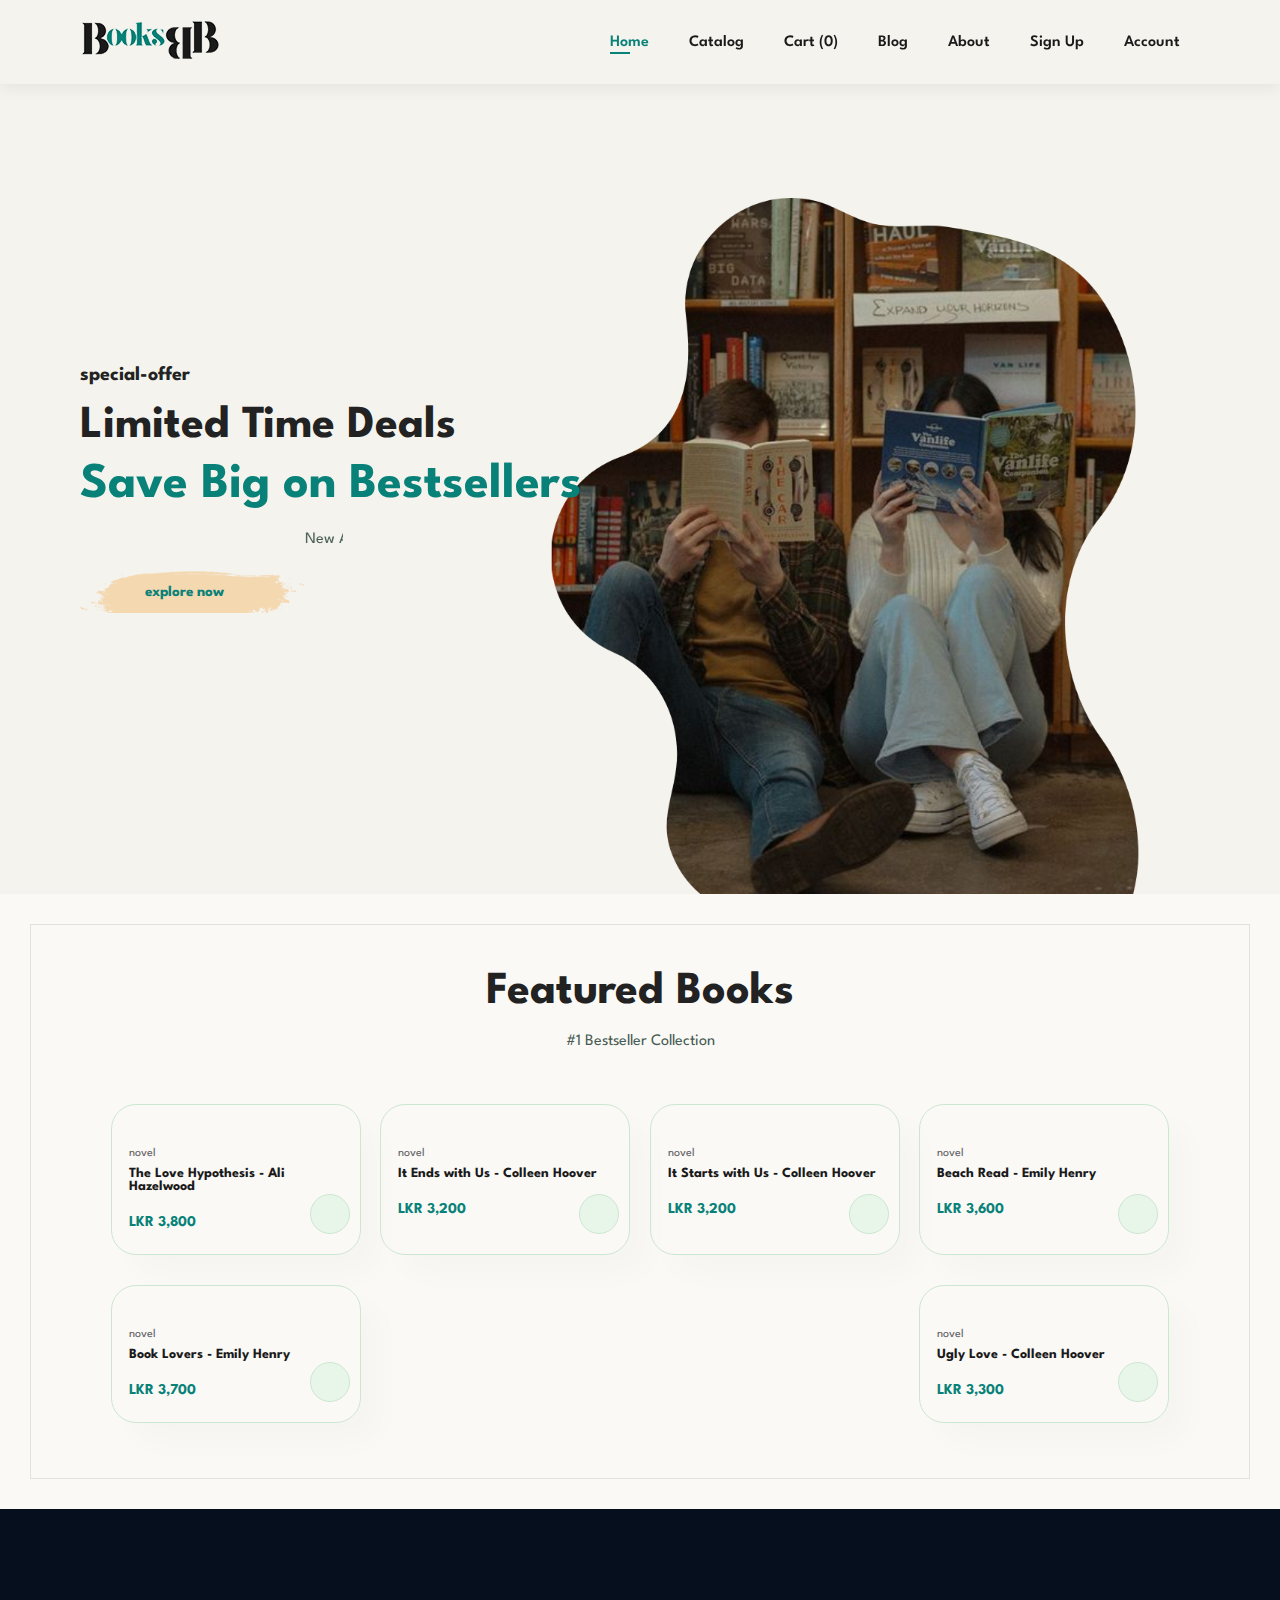
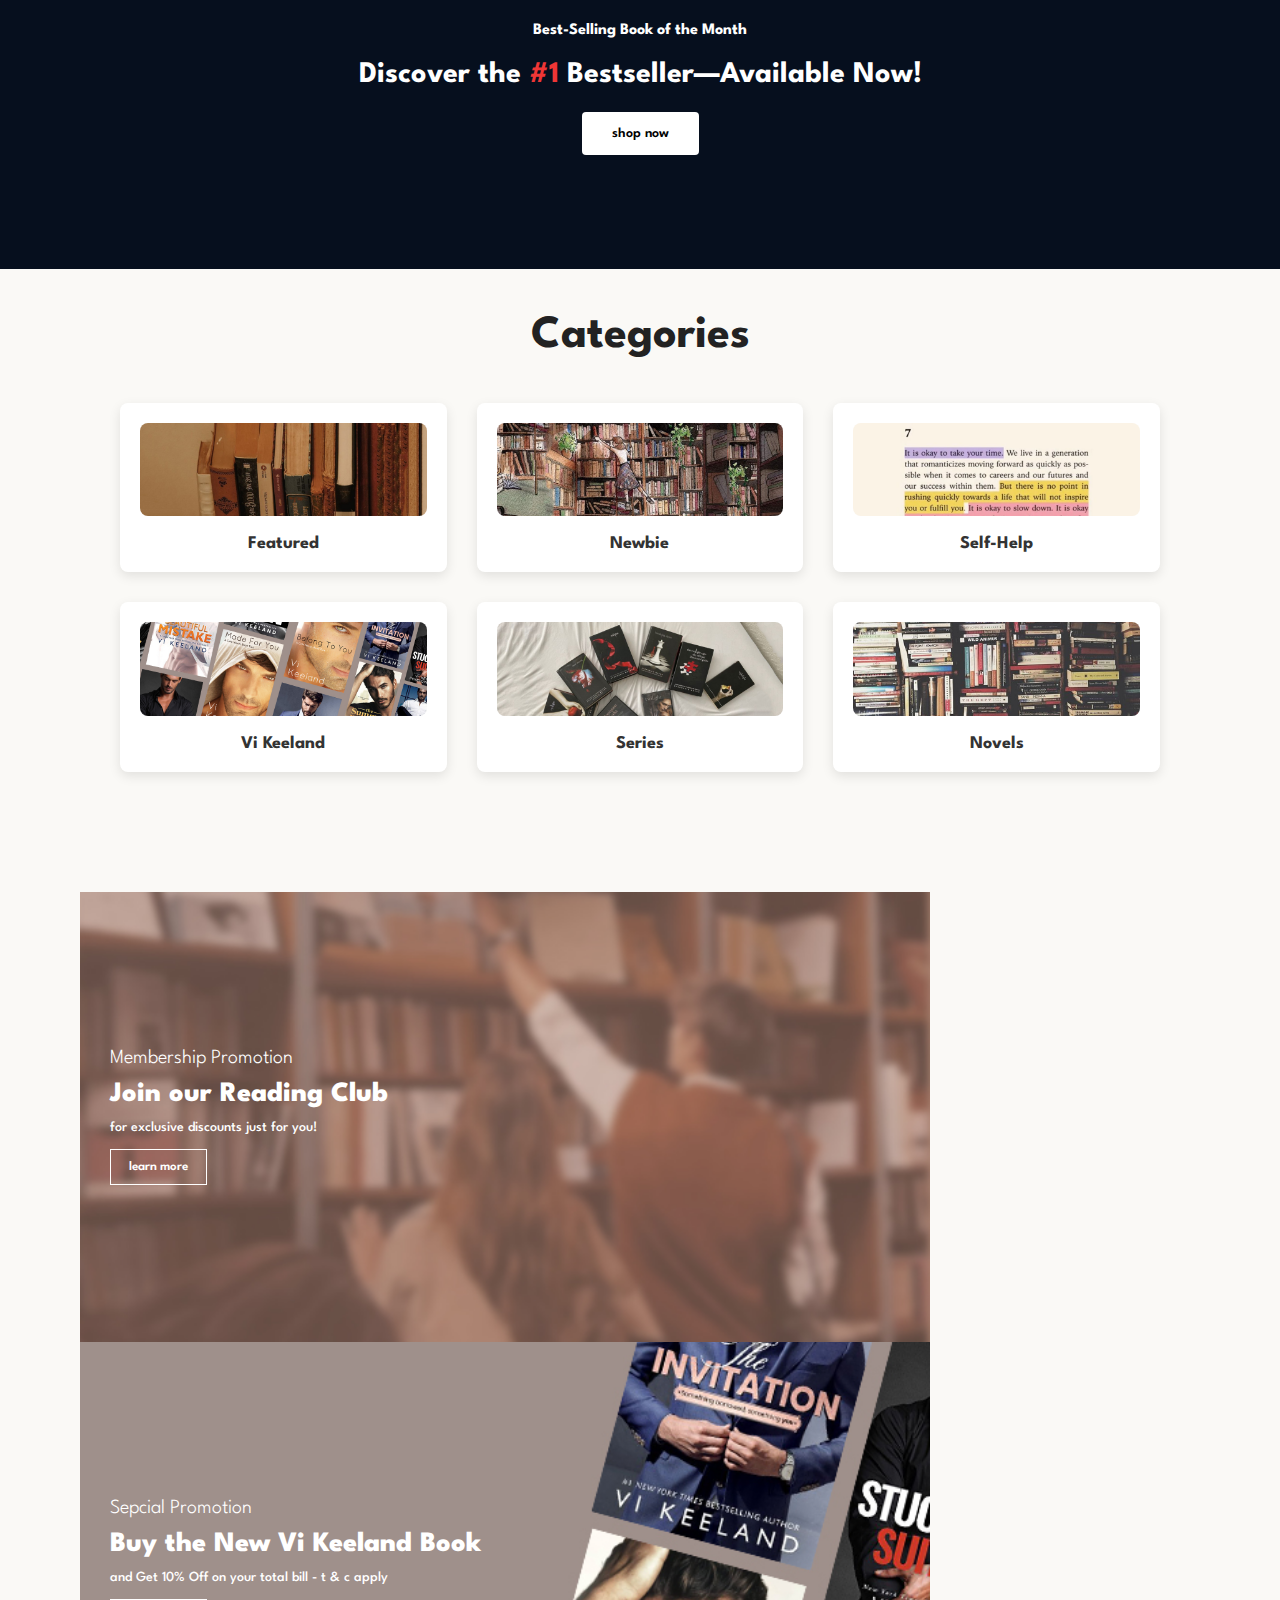
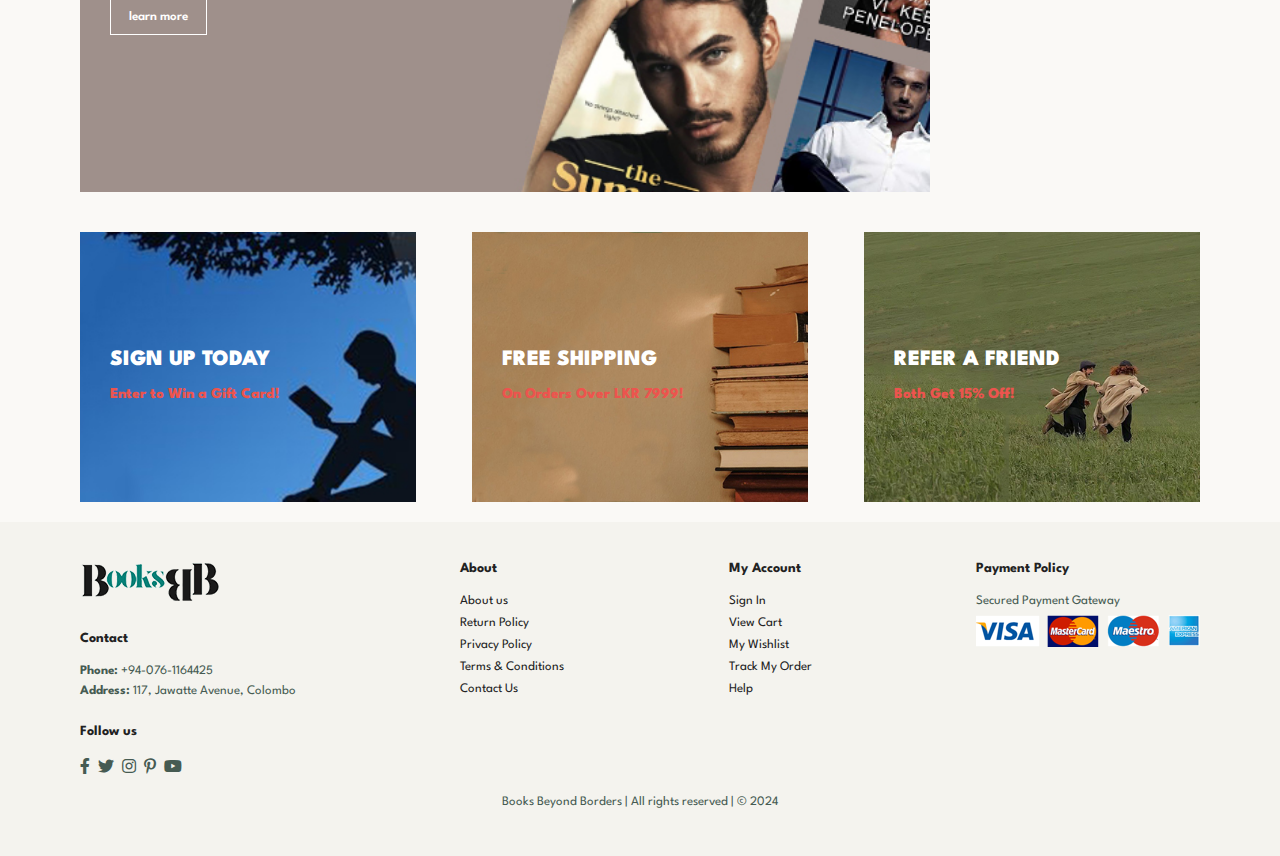
==== index.html @ 4bd12dba "Add files via upload" ====
<!DOCTYPE html>
<html lang="en">
<head>
    <meta charset="UTF-8">
    <meta http-equiv="X-UA-Compatible" content="IE=edge">
    <meta name="viewport" content="width=device-width, initial-scale=1.0">
    <title>BBB - Home</title>
    <link rel="icon" type="image/x-icon" href="images/slogo.ico">

    <!-- font-awesome cdn link -->
    <link rel="stylesheet" href="https://pro.fontawesome.com/releases/v5.10.0/css/all.css"/>

    <!-- custom css file link -->
    <link rel="stylesheet" href="style.css">

</head>
<body>
    
    <section id="header">
        <a href="index.html"><img src="images/logo.png" class="logo" alt=""></a>
        <div>
            <ul id="navbar">
                <li><a class="active" href="index.html">Home</a></li>
                <li><a href="shop.html">Catalog</a></li>
                <li><a href="cart.html">Cart <span id="cart-count">(0)</span></a></li>
                <li><a href="blog.html">Blog</a></li>
                <li><a href="about.html">About</a></li>
                <li><a href="signup.html">Sign Up</a></li>
                <li><a href="account.html">Account</a></li>
                <a href="#" id="close"><i class="far fa-times"></i></a>
            </ul>
        </div>
        <div id="mobile">
            <a href="cart.html"><i class="far fa-shopping-bag"></i></a>
            <i id="bar" class="fas fa-outdent"></i>
        </div>
    </section>

    <section id="hero">
        <h4>special-offer</h4>
        <h2>Limited Time Deals</h2>
        <h1>Save Big on Bestsellers</h1>
        <p><marquee>New Arrivals: Pre-order Now and Save!</marquee></p>
        <a href="shop.html"><button>explore now</button></a>
    </section>

    
    
    <div id= "product2">
    <section id="product1" class="section-p1">
    <h2>Featured Books</h2>
    <p>#1 Bestseller Collection</p>
    <div class="pro-container">
        <div class="pro" onclick="window.location.href='product.html?id=f1';">
            <img src="images/products/featured/f1.jpg" alt="">
            <div class="des">
                <span>novel</span>
                <h5>The Love Hypothesis - Ali Hazelwood</h5>
                <br>
                <h4>LKR 3,800</h4>
            </div>
            <a href="#"><i class="fas fa-shopping-cart cart"></i></a>
        </div>
        <div class="pro" onclick="window.location.href='product.html?id=f3';">
            <img src="images/products/featured/f4.jpg" alt="">
            <div class="des">
                <span>novel</span>
                <h5>It Ends with Us - Colleen Hoover</h5>
                <br>
                <h4>LKR 3,200</h4>
            </div>
            <a href="#"><i class="fas fa-shopping-cart cart"></i></a>
        </div>
        <div class="pro" onclick="window.location.href='product.html?id=f4';">
            <img src="images/products/featured/f3.jpg" alt="">
            <div class="des">
                <span>novel</span>
                <h5>It Starts with Us - Colleen Hoover</h5>
                <br>
                <h4>LKR 3,200</h4>
            </div>
            <a href="#"><i class="fas fa-shopping-cart cart"></i></a>
        </div>
        <div class="pro" onclick="window.location.href='product.html?id=f5';">
            <img src="images/products/featured/f5.jpg" alt="">
            <div class="des">
                <span>novel</span>
                <h5>Beach Read - Emily Henry</h5>
                <br>
                <h4>LKR 3,600</h4>
            </div>
            <a href="#"><i class="fas fa-shopping-cart cart"></i></a>
        </div>
        <div class="pro" onclick="window.location.href='product.html?id=f6';">
            <img src="images/products/featured/f6.jpg" alt="">
            <div class="des">
                <span>novel</span>
                <h5>Book Lovers - Emily Henry</h5>
                <br>
                <h4>LKR 3,700</h4>
            </div>
            <a href="#"><i class="fas fa-shopping-cart cart"></i></a>
        </div>
        <div class="pro" onclick="window.location.href='product.html?id=f7';">
            <img src="images/products/featured/f7.jpg" alt="">
            <div class="des">
                <span>novel</span>
                <h5>Ugly Love - Colleen Hoover</h5>
                <br>
                <h4>LKR 3,300</h4>
            </div>
            <a href="#"><i class="fas fa-shopping-cart cart"></i></a>
        </div>
    </div>
    </section>
    </div>

    <section id="banner" class="section-p1">
        <h4>Best-Selling Book of the Month</h4>
        <h2>Discover the <span>#1</span> Bestseller—Available Now!</h2>
        <a href="shop.html"><button class="normal">shop now</button></a>
    </section>

    <section id="product1" class="section-p1">
        <h2>Categories</h2>
    <section id="categories">
        <a href="shop.html#featured"><div class="cat-box">
            <img src="images/categories/b1.jpg" alt="">
            <h6>Featured</h6>
        </div></a>
        <a href="shop.html#newbie"><div class="cat-box">
            <img src="images/categories/b2.jpg" alt="">
            <h6>Newbie</h6>
        </div></a>
        <a href="shop1.html#selfhelp"><div class="cat-box">
            <img src="images/categories/b3.jpg" alt="">
            <h6>Self-Help</h6>
        </div></a>
        <a href="shop.html#vi-keeland"><div class="cat-box">
            <img src="images/categories/b4.jpg" alt="">
            <h6>Vi Keeland</h6>
        </div>
        <a href="shop1.html#series"><div class="cat-box">
            <img src="images/categories/b5.jpg" alt="">
            <h6>Series</h6>
        </div></a>
        <a href="shop2.html#novels"><div class="cat-box">
            <img src="images/categories/b6.jpg" alt="">
            <h6>Novels</h6>
        </div></a>
    </section>
    </section>

    <section id="sm-banner" class="section-p1">
        <div class="banner-box">
            <h4>Membership Promotion</h4>
            <h2>Join our Reading Club</h2>
            <span>for exclusive discounts just for you!</span>
            <a href="signUp.html"><button class="white">learn more</button></a>
        </div>
        <div class="banner-box">
            <h4>Sepcial Promotion</h4>
            <h2>Buy the New Vi Keeland Book</h2>
            <span>and Get 10% Off on your total bill - t & c apply</span>
            <a href="shop.html#vi-keeland"><button class="white">learn more</button></a>
        </div>
    </section>

    <section id="banner3">
        <div class="banner-box" onclick="window.location.href='signup.html';">
            <h2>SIGN UP TODAY</h2>
            <h3>Enter to Win a Gift Card!</h3>
        </div>
        <div class="banner-box" onclick="window.location.href='signup.html';">
            <h2>FREE SHIPPING</h2>
            <h3>On Orders Over LKR 7999!</h3>
        </div>
        <div class="banner-box" onclick="window.location.href='signup.html';">
            <h2>REFER A FRIEND</h2>
            <h3>Both Get 15% Off!</h3>
        </div>
    </section>
    
    

    <footer class="section-p1">
        <div class="col">
            <img class="logo" src="images/logo.png" alt="">
            <h4>Contact</h4>
            <p><strong>Phone:</strong> +94-076-1164425</p>
            <p><strong>Address:</strong> 117, Jawatte Avenue, Colombo</p>
            <div class="follow">
                <h4>Follow us</h4>
                <div class="icon">
                    <i class="fab fa-facebook-f"></i>
                    <i class="fab fa-twitter"></i>
                    <i class="fab fa-instagram"></i>
                    <i class="fab fa-pinterest-p"></i>
                    <i class="fab fa-youtube"></i>
                </div>
            </div>
        </div>
        <div class="col">
            <h4>About</h4>
            <a href="#">About us</a>
            <a href="#">Return Policy</a>
            <a href="#">Privacy Policy</a>
            <a href="#">Terms & Conditions</a>
            <a href="contact.html">Contact Us</a>
        </div>
        <div class="col">
            <h4>My Account</h4>
            <a href="signUp.html">Sign In</a>
            <a href="cart.html">View Cart</a>
            <a href="#">My Wishlist</a>
            <a href="#">Track My Order</a>
            <a href="#">Help</a>
        </div>
        <div class="col install">
            <h4>Payment Policy</h4>
            <p>Secured Payment Gateway</p>
            <img src="images/pay/pay.png" alt="">
        </div>
        <div class="copyright">
            <p>Books Beyond Borders | All rights reserved | &#169; 2024</p>
        </div>
    </footer>

    <!-- javascript script file link -->
    <script src="script.js"></script>
    <script src="products.js"></script>
    <script>
window.onload = function() {
    initializeCartCount(); }
    </script>
</body>
</html>
---- style.css ----
@import url('https://fonts.googleapis.com/css2?family=Spartan:wght@100;200;300;400;500;600;700;800;900&display=swap');

* {
    margin: 0;
    padding: 0;
    box-sizing: border-box;
    font-family: 'Spartan',sans-serif;
}

html {
    scroll-behavior: smooth;
    overflow-x: hidden;
}

h1 {
    font-size: 50px;
    line-height: 64px;
    color: #222;
}

h2 {
    font-size: 46px;
    line-height: 54px;
    color: #222;
}

h4 {
    font-size: 20px;
    color: #222;
}

h6 {
    font-weight: 700;
    font-size: 12x;
}

p {
    font-size: 16px;
    color: #465b52;
    margin: 15px 0 20px 0;
}

.section-p1 {
    padding: 40px 80px;
}

.section-m1 {
    margin: 40px 0;
}

button.normal {
    font-size: 14px;
    font-weight: 600;
    padding: 15px 30px;
    color: #000;
    background-color: #fff;
    border-radius: 4px;
    cursor: pointer;
    border: none;
    outline: none;
    transition: 0.2s ease;
}

button.white {
    font-size: 13px;
    font-weight: 600;
    padding: 11px 18px;
    color: #fff;
    background-color: transparent;
    cursor: pointer;
    border: 1px solid #fff;
    outline: none;
    transition: 0.2s ease;
}

body {
    width: 100%;
    background-color: #faf9f6;
}

#scrollToTopBtn {
    position: fixed;
    bottom: 20px;
    right: 20px;
    display: none; /* Hidden by default */
    background-color: #088178;
    color: white;
    border: none;
    padding: 20px;
    border-radius: 15px;
    cursor: pointer;
    font-size: 18px;
    z-index: 1000;
    transition: opacity 0.3s ease;
  }
  
  #scrollToTopBtn.show {
    display: block; /* Show button */
    opacity: 1;
  }
  
  #scrollToTopBtn.hide {
    opacity: 0; /* Fade out when hiding */
    transition: opacity 0.3s ease;
  }
  

/* Header Start */

#header {
    display: flex;
    align-items: center;
    justify-content: space-between;
    padding: 20px 80px;
    background: #f4f3ee;
    box-shadow: 0 5px 15px rgba(0, 0, 0, 0.06);
    z-index: 999;
    position: sticky;
    top: 0;
}

#navbar {
    display: flex;
    align-items: center;
    justify-content: center;
}

#navbar li {
    list-style: none;
    padding: 0 20px;
    position: relative;
}

#navbar li a {
    text-decoration: none;
    font-size: 16px;
    font-weight: 600;
    color: #1a1a1a;
    transition: color 0.3s ease; /* Smooth color transition */
    position: relative;
}

#navbar li a::after {
    content: "";
    width: 0; /* Start with no underline */
    height: 2px;
    background: #088178;
    position: absolute;
    bottom: -4px;
    left: 0;
    transition: width 0.3s ease; /* Smooth underline transition */
}

#navbar li a:hover,
#navbar li a.active {
    color: #088178;
}

#navbar li a:hover::after,
#navbar li a.active::after {
    width: 50%; /* Full underline on hover */
}


#close {
    display: none;
}

#mobile {
    display: none;
    align-items: center;
}

/* Overlay styling */
.overlay {
    display: none; /* Hidden by default */
    position: fixed;
    top: 0;
    left: 0;
    width: 100%;
    height: 100%;
    background-color: rgba(0, 0, 0, 0.8); /* Dark background */
    justify-content: center;
    align-items: center;
    z-index: 1000; /* Bring it above other elements */
}

.overlay img {
    max-width: 90%; /* Keep image responsive */
    max-height: 90%; /* Prevent overflow */
}

.thumbnail {
    cursor: pointer; /* Indicate it's clickable */
}



/* Home Page */

#hero {
    background-image: url(images/hero.png);
    width: 100%;
    height: 90vh;
    background-size: cover;
    background-position: top 25% right 0;
    padding: 0 80px;
    display: flex;
    flex-direction: column;
    align-items: flex-start;
    justify-content: center;
}

#hero h4 {
    padding-bottom: 15px;
}

#hero h1 {
    color: #088178;
}

#hero button {
    background-image: url(images/button.png);
    background-color: transparent;
    color: #088178;
    border: 0;
    padding: 14px 80px 14px 65px;
    background-repeat: no-repeat;
    cursor: pointer;
    font-weight: 700;
    font-size: 15px;
}

#feature {
    display: flex;
    align-items: center;
    justify-content: space-between;
    flex-wrap: wrap;
}

#feature .fe-box {
    width: 180px;
    text-align: center;
    padding: 25px 15px;
    box-shadow: 20px 20px 34px rgba(0, 0, 0, 0.03);
    border: 1px solid #cce7d0;
    border-radius: 4px;
    margin: 15px 0;
}

#feature .fe-box:hover {
    box-shadow: 10px 10px 54px rgba(70, 62, 221, 0.1);
}

#feature .fe-box img{
    width: 100%;
    margin-bottom: 10px;
}

#feature .fe-box h6 {
    display: inline-block;
    padding: 9px 8px 6px 8px;
    line-height: 1;
    border-radius: 4px;
    color: #088178;
    background-color: #fddde4;
}

#feature .fe-box:nth-child(2) h6 {
    background-color: #cdebbc;
}

#feature .fe-box:nth-child(3) h6 {
    background-color: #d1e8f2;
}

#feature .fe-box:nth-child(4) h6 {
    background-color: #cdd4f8;
}

#feature .fe-box:nth-child(5) h6 {
    background-color: #f6dbf6;
}

#feature .fe-box:nth-child(6) h6 {
    background-color: #fff2e5;
}

#product1 {
    text-align: center;
}

#product1 h2 {
    font-size: 46px;
    line-height: 54px;
    color: #222;
}

#product1 h3 {
    padding-top: 50px;
    text-align: left;
    font-size: 35px;
    color: #222;
}

#product1 .pro-container {
    display: flex;
    justify-content: space-between;
    padding-top: 20px;
    flex-wrap: wrap;
}

.tpro-container {
    display: flex;
    justify-content: flex-start;
    padding-top: 20px;
    gap: 35px;
    flex-wrap: wrap;
}

#product1 .pro {
    width: 15%;
    min-width: 250px;
    padding: 15px 17px;
    border: 1px solid #cce7d0;
    border-radius: 25px;
    cursor: pointer;
    box-shadow: 20px 20px 30px rgba(0, 0, 0, 0.02);
    margin: 15px 0;
    transition: 0.2s ease;
    position: relative;
}

#product1 .pro:hover {
    box-shadow: 20px 20px 30px rgba(0, 0, 0, 0.06);
}

#product1 .pro img {
    width: 100%;
    border-radius: 20px;   
}

#product1 .pro .des {
    text-align: start;
    padding: 10px 0;
}

#product1 .pro .des span {
    color: #606063;
    font-size: 12px;
}

#product1 .pro .des h5 {
    padding-top: 7px;
    color: #1a1a1a;
    font-size: 14px;
}

#product1 .pro .des i {
    font-size: 12px;
    color: rgb(243, 181, 25);
}

#product1 .pro .des h4 {
    padding-top: 7px;
    font-size: 15px;
    font-weight: 700;
    color: #088178;
}

#product1 .pro .cart {
    width: 40px;
    height: 40px;
    line-height: 40px;
    border-radius: 50px;
    background-color: #e8f6ea;
    font-weight: 500;
    color: #088178;
    border: 1px solid #cce7d0;
    position: absolute;
    bottom: 20px;
    right: 10px;
}

#banner {
    display: flex;
    flex-direction: column;
    justify-content: center;
    align-items: center;
    text-align: center;
    background-image: url(images/banner/b23.jpg);
    background-size: cover;
    background-position: center;
    width: 100%;
    height: 40vh;
}

#banner h4 {
    color: #fff;
    font-size: 16px;
}

#banner h2 {
    color: #fff;
    font-size: 30px;
    padding: 10px 0;
}

#banner h2 span {
    color: #ef3636;
}

#banner button:hover {
    background-color: #088178;
    color: #fff;
}

#sm-banner {
    display: flex;
    justify-content: space-between;
    flex-wrap: wrap;
}

#sm-banner .banner-box {
    display: flex;
    flex-direction: column;
    justify-content: center;
    align-items: flex-start;
    text-align: center;
    background-image: url(images/banner/b17.jpg);
    background-size: cover;
    background-position: center;
    min-width: 850px;
    height: 50vh;
    padding: 30px;
}

#sm-banner h4{
    color: #fff;
    font-size: 20px;
    font-weight: 300;
}

#sm-banner h2 {
    color: #fff;
    font-size: 28px;
    font-weight: 800;
}

#sm-banner span  {
    color: #fff;
    font-size: 14px;
    font-weight: 500;
    padding-bottom: 15px;
}

#sm-banner .banner-box:hover button{
    background-color: #088178;
    border: 1px solid #088178;
}

#sm-banner .banner-box:nth-child(2) {
    background-image: url(images/banner/b10.jpg);
}

#banner3 .banner-box {
    display: flex;
    flex-direction: column;
    justify-content: center;
    align-items: flex-start;
    text-align: center;
    background-image: url(images/banner/b7.jpg);
    background-size: cover;
    background-position: center;
    min-width: 30%;
    height: 30vh;
    padding: 30px;
    margin-bottom: 20px;
}

#banner3 .banner-box:nth-child(2) {
    background-image: url(images/banner/b4.jpg);
}

#banner3 .banner-box:nth-child(3) {
    background-image: url(images/banner/b18.jpg);
}

#banner3 {
    display: flex;
    justify-content: space-between;
    flex-wrap: wrap;
    padding: 0 80px;   
}

#banner3 h2 {
    color: #fff;
    font-weight: 900;
    font-size: 22px;
}

#banner3 h3 {
    color: #ec544e;
    font-weight: 800;
    font-size: 15px;
}

#newsletter {
    display: flex;
    justify-content: space-between;
    align-items: center;
    flex-wrap: wrap;
    background-image: url(images/banner/b14.png);
    background-repeat: no-repeat;
    background-position: 20% 30%;
    background-color: #041e42;
}

#newsletter h4 {
    font-size: 22px;
    font-weight: 700;
    color: #fff;
}

#newsletter p {
    font-size: 14px;
    font-weight: 600;
    color: #818EA0;
}

#newsletter p span{ 
    color: #ffbd27;
}

#newsletter .form {
    display: flex;
    width: 40%;
}

#newsletter input {
    height: 3.125rem;
    padding: 0 1.25rem;
    font-size: 14px;
    width: 100%;
    border: 1px solid transparent;
    border-radius: 4px;
    outline: none;
    border-top-right-radius: 0;
    border-bottom-right-radius: 0;
}

#newsletter button {
    background-color: #088178;
    color: #fff;
    white-space: nowrap;
    border-top-left-radius: 0;
    border-bottom-left-radius: 0;
}

footer {
    display: flex;
    justify-content: space-between;
    flex-wrap: wrap;
    background-color: #f4f3ee;
}

footer .col {
    display: flex;
    flex-direction: column;
    align-items: flex-start;
    margin-bottom: 20px;
}

footer .logo {
    margin-bottom: 30px;
}

footer h4 {
    font-size: 14px;
    padding-bottom: 20px;
}

footer p {
    font-size: 13px;
    margin: 0 0 8px 0;
}

footer a {
    font-size: 13px;
    text-decoration: none;
    color: #222;
    margin: 0 0 10px 0;
}

footer .follow {
    margin-top: 20px;
}

footer .follow i{
    color: #465b52;
    padding-right: 4px;
    cursor: pointer;
}

footer .install .row img{
    border: 1px solid #088178;
    border-radius: 6px;
    margin: 10px 0 15px 0;
}

footer .follow i:hover,
footer a:hover {
    color: #088178;
}

footer .copyright {
    width: 100%;
    text-align: center;
}

#categories {
    display: grid;
    grid-template-columns: repeat(3, 1fr); /* 3 columns on larger screens */
    gap: 30px;
    padding: 40px 40px;
    text-align: center;
}

#categories a {
    text-decoration: none;
}

.cat-box {
    background: #fff;
    border-radius: 8px;
    box-shadow: 0 4px 12px rgba(0, 0, 0, 0.1);
    padding: 20px;
    transition: transform 0.3s ease, box-shadow 0.3s ease;
}

.cat-box img {
    width: 100%;
    height: auto;
    border-radius: 8px;
    margin-bottom: 15px;
}

.cat-box h6 {
    font-size: 18px;
    color: #333;
    font-weight: bold;
}

.cat-box:hover {
    transform: translateY(-10px);
    box-shadow: 0 6px 18px rgba(0, 0, 0, 0.15);
}

/* Shop Page */

#page-header {
    background-image: url(images/banner/b23.jpg);
    width: 100%;
    height: 25vh;
    background-size: contain;
    display: flex;
    justify-content: center;
    text-align: center;
    flex-direction: column;
    padding: 14px;
}

#page-header h2,
#page-header p {
    color: #fff;
}

#pagination {
    text-align: center;
}

#pagination a {
    text-decoration: none;
    background-color: #088178;
    padding: 15px 20px;
    border-radius: 4px;
    color: #fff;
    font-weight: 600;
}

#pagination a i {
    font-size: 16px;
    font-weight: 600;
}

/* Search Bar Styling */
.search-bar-container {
    position: relative;
    margin: 20px auto;
    max-width: 700px;
    border: 1px solid #ccc;
    border-radius: 50px;
  }

  .search-bar {
    display: flex;
    overflow: hidden;
    height: 3.125rem;
    padding-left: 15px;
    font-size: 14px;
    width: 100%;
    border-radius: 50px;
    outline: none;
    border-top-right-radius: 0;
    border-bottom-right-radius: 0;
    background-color: white;
  }
  
  #searchInput {
    flex: 1;
    padding: 10px;
    border: none;
    outline: none;
    border-radius: 50px;
  }
  
  #clearButton {
    padding: 10px 15px;
    border: none;
    background-color: white;
    cursor: pointer;
    font-size: 16px;
    color: red;
  }

  #searchButton {
    background-color: #088178;
    color: white;
    padding: 10px 20px;
    border: none;
    border-radius: 50px;
    cursor: pointer;
    font-size: 15px;
    white-space: nowrap;
    border-top-left-radius: 0;
    border-bottom-left-radius: 0;
  }
  
  #clearButton:hover {
    background-color: #ddd;
  }

/* Dropdown Menu Styling */
.dropdown-menu {
    list-style: none;
    padding: 0;
    margin: 5px 0 0;
    position: absolute;
    width: 100%;
    max-height: 0; /* Initially collapsed */
    overflow: hidden; /* Hide content when collapsed */
    overflow-y: auto;
    border: 1px solid #ccc;
    border-radius: 5px;
    background-color: white;
    box-shadow: 0 4px 8px rgba(0, 0, 0, 0.1);
    z-index: 1000;
    transition: max-height 0.3s ease-out, opacity 0.3s ease-out; /* Smooth sliding and fading effect */
    opacity: 0;
}

/* When the dropdown is shown, the max-height expands */
.dropdown-menu.show {
    opacity: 1;
    max-height: 300px; /* Adjust based on your content */
}

/* Dropdown item styling */
.dropdown-menu li {
    display: flex;
    align-items: center;
    padding: 10px;
    cursor: pointer;
    border-bottom: 1px solid #f0f0f0;
}

.dropdown-menu li img {
    width: 40px;
    height: auto;
    object-fit: cover;
    margin-right: 10px;
    border-radius: 5px;
}

.dropdown-menu li:hover {
    background-color: #f9f9f9;
}



/* Single Product Page */

#productdetails {
    padding-bottom: 80px;
    padding-top: 80px;
    display: flex;
    flex-direction:row;
    row-gap: none;
}

.back-icon {
    position: absolute;
    top: 120px;
    left: 40px;
    font-size: 18px;
    color: black;
    text-decoration: none;
    border: none;
    outline: none;
    background-color: transparent;
    cursor: pointer;
}

.back-icon:hover {
    color: #088178;
}

#productdetails .single-pro-image {
    padding-top: none;
    margin: none;
    height: 100%;
    display: flex;
    justify-content: center;
    transition: box-shadow 0.3s ease, transform 0.3s ease;
}

#productdetails .single-pro-image #MainImg {
    width: 64%;
    margin: 25px 0 25px 12px;
    box-shadow: 10px 10px 20px rgba(0, 0, 0, 0.5), /* Main dark shadow */
    20px 20px 30px rgba(0, 0, 0, 0.3); /* Softer outer shadow */
    max-width: 100%; /* Ensure the image fits inside the container */
    object-fit: cover; /* Prevents stretching/distortion of the image */
}

#productdetails .single-pro-image #MainImg:hover {
    box-shadow: 10px 10px 20px rgba(0, 0, 0, 0.6), /* Main dark shadow */
    20px 20px 30px rgba(0, 0, 0, 0.4); /* Softer outer shadow */
    transition: box-shadow 0.3s ease-in-out;;
}

#productdetails .single-pro-details {
    width: 100%;
    margin: auto;
    padding: 80px 40px;
}

#productdetails .single-pro-details h4 {
    padding: 40px 0 20px 0;
}

#productdetails .single-pro-details h2 {
    font-size: 30px;
}

#productdetails .single-pro-details h3 {
    color: gray;
    font-size: 25px;
}

#productdetails .single-pro-details h1 {
    color: #088178;
    font-size: 26px;
}

#productdetails .single-pro-details button {
    background-color: #000;
    color: #fff;
}

#productdetails .single-pro-details button:hover {
    background-color: #088178;
}

#productdetails .single-pro-details span {
    line-height: 25px;
    width: 75%;
    display: inline-block;
    overflow: hidden;
    padding-bottom: 20px;
}

#product2 {
    margin: 30px;
    border: 1px solid #e1e1e1;
}


/* Blog Page */

#page-header.blog-header {
    background-image: url(images/banner/b23.jpg);
}

#blog {
    padding: 150px 150px 0 150px;
}

#blog .blog-box {
    display: flex;
    align-items: flex-start;
    justify-content: space-between;
    width: 100%;
    position: relative;
    padding-bottom: 90px;
}

#blog .blog-img {
    width: 50%;
    margin-right: 40px;
}

#blog #mainimg {
    width: 100%;
    height: 300px;
    object-fit: cover;
}

#blog .blog-details {
    width: 50%;
    flex: 1;
    padding-left: 20px;
}

.hidden-content {
    max-height: 0; /* Start collapsed */
    overflow: hidden; /* Prevent overflowing content */
    transition: max-height 0.5s ease-out; /* Smooth animation for max-height */
}

.hidden-content.collapsed {
    max-height: 0; /* Keep it collapsed */
}

.hidden-content:not(.collapsed) {
    max-height: 1500px; /* Arbitrary large value to ensure content fully expands */
}


.hidden-content img {
    margin-bottom: 20px; /* Add space below any images */
}

.column {
    padding-top: 20px;
    display: flex; /* Align text and image side by side */
    align-items: center; /* Center image and text vertically */
    margin-bottom: 30px; /* Adds spacing between each column */
}

.text-content {
    flex: 2;
}

.text-content h4 {
    font-size: 1.5rem; /* Adjust heading size */
    margin-bottom: 10px;
    color: #333; /* Change to desired color */
}

.text-content p {
    font-size: 1rem; /* Adjust font size for poem */
    line-height: 1.5; /* Improves readability */
    color: #555; /* Slightly softer color for text */
    margin: 0;
}

#blogimg {
    align-items: center;
    justify-content: center;
    vertical-align: middle;
}

#side {
    margin-top: 15px;
    flex: 1; /* Occupy less space for the image */
    max-width: 250px; /* Set max width for the image */
    height: auto; /* Maintain aspect ratio */
    object-fit: cover; /* Crop image neatly if necessary */
    border-radius: 3px; /* Rounded corners for aesthetic */
}

.quote-section {
    margin-bottom: 20px; /* Add spacing between quotes */
}

.quote-section h4 {
    font-size: 17px; /* Slightly smaller heading */
    color: #444; /* Darker color for contrast */
    margin-bottom: 5px;
}

.quote-section p {
    font-size: 1rem; /* Standard text size */
    line-height: 1.5; /* Increase readability */
    color: #555;
}

.image-gallery {
    display: flex;
    gap: 15px; /* Space between images */
    margin-top: 20px;
}

.image-gallery img {
    flex: 1; /* Equal size for images */
    max-width: 100%; /* Prevents overflow */
    height: 250px; /* Set height for uniformity */
    object-fit: cover; /* Crops to fit */
    border-radius: 10px; /* Rounded corners */
    box-shadow: 0 4px 8px rgba(0, 0, 0, 0.1); /* Subtle shadow for depth */
    transition: box-shadow 0.3s ease, transform 0.3s ease;
}

.image-gallery img:hover {
    box-shadow: 0 4px 8px rgba(0, 0, 0, 0.1);
    transform: scale(1.03);
}

#blog .blog-details button {
    text-decoration: none;
    font-size: 11px;
    color: #000;
    font-weight: 700;
    position: relative;
    transition: 0.3s;
    border: none;
    outline: none;
    background-color: transparent;
}

#blog .blog-details button::after {
    content: "";
    width: 50px;
    height: 1px;
    background-color: #000;
    position: absolute;
    top: 4px;
    right: -60px;
}

#blog .blog-details button:hover {
    color: #088178;
    cursor: pointer;
}

#blog .blog-details button:hover::after {
    background-color: #088178;
}

#blog .blog-box h1 {
    position: absolute;
    top: -40px;
    left: 0;
    font-size: 70px;
    font-weight: 700;
    color: #c9cbce;
    z-index: -9;
}

/* About Page */

#page-header.about-header {
    background-image: url(images/banner/b23.jpg);
}

#about-head {
    display: flex;
    align-items: center;
}

#about-head img {
    width: 50%;
    height: auto;
}

#about-head div {
    padding-left: 40px;
}


#about-app {
    text-align: center;
}

#about-app .video {
    width: 70%;
    height: 100%;
    margin: 30px auto 0 auto;
} 

#about-app .video video {
    width: 100%;
    height: 100%;
    border-radius: 20px;
}

/* Reviews */
.slider-container {
    width: 100%; /* Full width of the parent container */
}

.slider {
    display: flex; /* Horizontal layout */
    transition: transform 0.5s ease-in-out; /* Smooth sliding effect */
    gap: 30px;
}

.review-box {
    flex: 0 0 300px; /* Fixed width for each box */
    margin: 0 10px;
    background: #f9f9f9;
    padding: 20px;
    text-align: center;
    border-radius: 8px;
    box-shadow: 0 6px 15px rgba(0, 0, 0, 0.1);
    transition: transform 0.3s ease, box-shadow 0.3s ease;
}

.review-box img {
    width: 80px;
    height: 80px;
    border-radius: 50%;
    object-fit: cover;
    margin-bottom: 15px;
}

.review-box h6 {
    font-size: 18px;
    color: #333;
    font-weight: bold;
    margin-bottom: 10px;
}

.review-box p {
    font-size: 14px;
    color: #666;
    font-style: italic;
}

.review-box:hover {
    transform: translateY(-10px);
    box-shadow: 0 8px 20px rgba(0, 0, 0, 0.12);
}

.review-box i {
    font-size: 1.2rem;
    color: rgb(243, 181, 25);
}

/* Contact Page */

#contact-details {
    display: flex;
    align-items: center;
    justify-content: space-between;
}

#contact-details .details {
    width: 40%;
}

#contact-details .details span,
#form-details form span {
    font-size: 12px;
}

#contact-details .details h2,
#form-details form h2 {
    font-size: 26px;
    line-height: 35px;
    padding: 20px 0;
}

#contact-details .details h3 {
    font-size: 16px;
    padding-bottom: 15px;
}

#contact-details .details li {
    list-style: none;
    display: flex;
    padding: 10px 0;
    align-items: center;
}

#contact-details .details li i {
    font-size: 14px;
    padding-right: 22px;
}

#contact-details .details li p {
    margin: 0;
    font-size: 14px;
}

#contact-details .map {
    width: 55%;
    height: 400px;
}

#contact-details .map iframe {
    width: 100%;
    height: 100%;
}

#form-details {
    display: flex;
    justify-content: space-between;
    margin: 30px;
    padding: 80px;
    border: 1px solid #e1e1e1;
}

#form-details form {
    width: 65%;
    display: flex;
    flex-direction: column;
    align-items: flex-start;
}

#form-details form input,
#form-details form textarea {
    width: 100%;
    padding: 12px 15px;
    outline: none;
    margin-bottom: 20px;
    border: 1px solid #e1e1e1;
}

#form-details form button {
    background-color: #088178;
    color: #fff;
}

#form-details .people div {
    padding-bottom: 25px;
    display: flex;
    align-items: flex-start;
}

#form-details .people div img {
    width: 65px;
    height: 65px;
    object-fit: cover;
    margin-right: 15px;
}

#form-details .people div p {
    margin: 0;
    font-size: 13px;
    line-height: 25px;
}

#form-details .people div span {
    display: block;
    color: #000;
    font-size: 16px;
    font-weight: 600;
}

/* Sign Up Page */

#form-details1 form span {
    padding-top: 20px;
    font-size: 14px;
    text-align: center;
}

#form-details1 form h2 {
    font-size: 35px;
    line-height: 35px;
    padding: 20px 0;
    font-weight: bold;
}

#form-details1 {
    display: flex;
    justify-content: space-between;
    padding: 10px;
    width: 100%;
    box-sizing: border-box;
    
}

#form-details1 form {
    width: 65%;
    display: flex;
    flex-direction: column;
    align-items: center;
}

#form-details1 form input {
    width: 60%;
    padding: 17px 15px;
    outline: none;
    margin-bottom: 20px;
    border: 1px solid #e1e1e1;
}

#form-details1 form p {
    width: 50%;
    font-size: 15px;
    cursor: pointer;
}

.toggles {
    color: #088178;
    text-decoration: underline;
    cursor: pointer;
    font-size: inherit;
}

.toggles:hover {
    color: #088178;
}

#form-details1-div {
    margin: 50px 100px;
    width: 100%;
    background-color: none;
    padding: 20px;
    box-sizing: border-box;
    display: flex;
    flex-direction: row; /* Arrange items side-by-side */
    align-items: center;
    justify-content: space-between; /* Space out the image and forms */
}

.login-container,
.signup-container {
    flex: 1; /* Take up 2 parts of the container */
    display: flex;
    justify-content: center;
    align-items: center;
}

.img-container {
    flex: 1; /* Take up 1 part of the container */
    display: flex;
    justify-content: center;
    align-items: center;
}

.img-container img {
    max-width: 100%; /* Make image responsive */
    height: auto;
}


.form-hidden {
    opacity: 0;
    display: none;
    transition: opacity 0.5s ease-in-out;
}

.form-active {
    opacity: 1;
    display: block;
    transition: opacity 0.5s ease-in-out;
}

.service-btn {
    color: #db4437;
    font-size: 16px;
    cursor: pointer;
    width: 60%;
    border: 1px solid black;
    background-color: rgba(0, 0, 0, 0.1);
    color: #088178;
    height: 45px;
}

.service-btn:hover {
    color: #043a36;
    background-color: rgba(0, 0, 0, 0.2);
}

#login-btn, #signup-btn {
    background-color: #088178;
    color: #fff;
    width: 120px;
}

.seperator {
    border: none; /* Remove default border */
    border-top: 2px solid #ddd;
    margin: 30px 0; /* Add spacing around the line */
    width: 70%; /* Ensure it stretches across the container */
    opacity: 1; /* Make sure it’s not transparent */
}


/* Cart Page */

#cart {
    overflow-x: auto;
}

#cart table {
    width: 100%;
    border-collapse: collapse;
    table-layout: fixed;
    white-space: nowrap;
}

#cart table img {
    width: 70px;
}

#cart table td:nth-child(1) {
    width: 100px;
    text-align: center;
}

#cart table td:nth-child(2) {
    width: 150px;
    text-align: center;
}

#cart table td:nth-child(3) {
    width: 250px;
    text-align: center;
}

#cart table td:nth-child(4),
#cart table td:nth-child(5),
#cart table td:nth-child(6) {
    width: 150px;
    text-align: center;
}

#cart table td:nth-child(5) input{
    width: 70px;
    padding: 10px 5px 10px 15px;
}

#cart table thead {
    border: 1px solid #e2e9e1;
    border-left: none;
    border-right: none;
}

#cart table thead td {
    font-weight: 700;
    text-transform: uppercase;
    font-size: 13px;
    padding: 18px 0;
}

#cart table tbody tr td {
    padding-top: 15px;
}

#cart table tbody td {
    font-size: 13px;
}

#cart-add {
    display: flex;
    flex-wrap: wrap;
    justify-content: space-between;
}

#cart-add .coupon {
    width: 50%;
    margin-bottom: 30px;
}

#cart-add .coupon h3,
#cart-add .subtotal h3 {
    padding-bottom: 15px;
}
 
#cart-add .coupon input {
    padding: 10px 20px;
    outline: none;
    width: 60%;
    margin-right: 10px;
    border: 1px solid #e2e9e1;
}

#cart-add .coupon button,
#cart-add .subtotal button {
    background-color: #088178;
    color: #fff;
    padding: 12px 20px;
}

#cart-add .subtotal {
    width: 50%;
    margin-bottom: 30px;
    border: 1px solid #e2e9e1;
    padding: 30px;
}

#cart-add .subtotal table {
    border-collapse: collapse;
    width: 100%;
    margin-bottom: 20px;
}

#cart-add .subtotal table td {
    width: 50%;
    border: 1px solid #e2e9e1;
    padding: 10px;
    font-size: 13px;
}

#cart-body i {
    cursor: pointer;
}


/* Account page */
/* General container styling */
.account-container {
    max-width: 1200px;
    margin: 40px auto;
    padding: 20px;
    background-color: #ffffff;
    border-radius: 8px;
    box-shadow: 0 4px 8px rgba(0, 0, 0, 0.1);
    font-family: 'Arial', sans-serif;
    color: #333;
}

/* Heading styles */
.account-container h1 {
    text-align: center;
    font-size: 2rem;
    margin-bottom: 20px;
    color: #2c3e50;
}

.account-container h2 {
    font-size: 1.5rem;
    margin-bottom: 10px;
    color: #34495e;
}

/* User details section */
.user-details {
    margin-bottom: 30px;
    padding: 20px;
    border: 1px solid #e0e0e0;
    border-radius: 6px;
    background-color: #f9f9f9;
}

.user-details p {
    font-size: 1rem;
    margin: 8px 0;
}

/* Purchase history table */
.purchase-history {
    margin-bottom: 30px;
}

.purchase-history table {
    width: 100%;
    border-collapse: collapse;
    margin-top: 10px;
}

.purchase-history table, th, td {
    border: 1px solid #ddd;
    padding: 12px;
    text-align: left;
}

.purchase-history th {
    background-color: #f4f3ee;
    color: black;
    font-weight: bold;
}

.purchase-history td {
    background-color: white;
}

/* Order tracking section */
.order-tracking {
    margin-bottom: 30px;
}

.order-tracking input[type="text"] {
    width: 70%;
    padding: 10px;
    margin-right: 10px;
    border: 1px solid #ccc;
    border-radius: 4px;
}

.order-tracking button {
    background-color: #088178;
    color: white;
    padding: 10px 20px;
    border: none;
    border-radius: 4px;
    cursor: pointer;
}

.order-tracking button:hover {
    background-color: #05524d;
}

/* Sign out button */
#sign-out-btn {
    text-decoration: none;
    display: block;
    width: 100%;
    padding: 15px;
    background-color: #e74c3c;
    color: white;
    border: none;
    border-radius: 4px;
    font-size: 1rem;
    cursor: pointer;
    
}

#sign-out-btn:hover {
    background-color: #c0392b;
}

.account-container a {
    text-decoration: none;
}

/* Container Styling */
.order-status-container {
    max-width: 1000px;
    margin: 40px auto;
    padding: 20px;
    background-color: #ffffff;
    border-radius: 8px;
    box-shadow: 0 4px 8px rgba(0, 0, 0, 0.1);
    font-family: 'Arial', sans-serif;
}

/* Table Styling */
.tracking-result table {
    padding-top: 20px;
    width: 100%;
    border-collapse: collapse;
    margin-top: 20px;
}

.tracking-result table th {
    background-color: #f4f3ee;
    color: black;
}

.tracking-result table th,
.tracking-result table td {
    border: 1px solid #ddd;
    padding: 10px 15px;
    text-align: left;
}

.tracking-result table tr:nth-child(odd) {
    background-color: #f9f9f9;
}
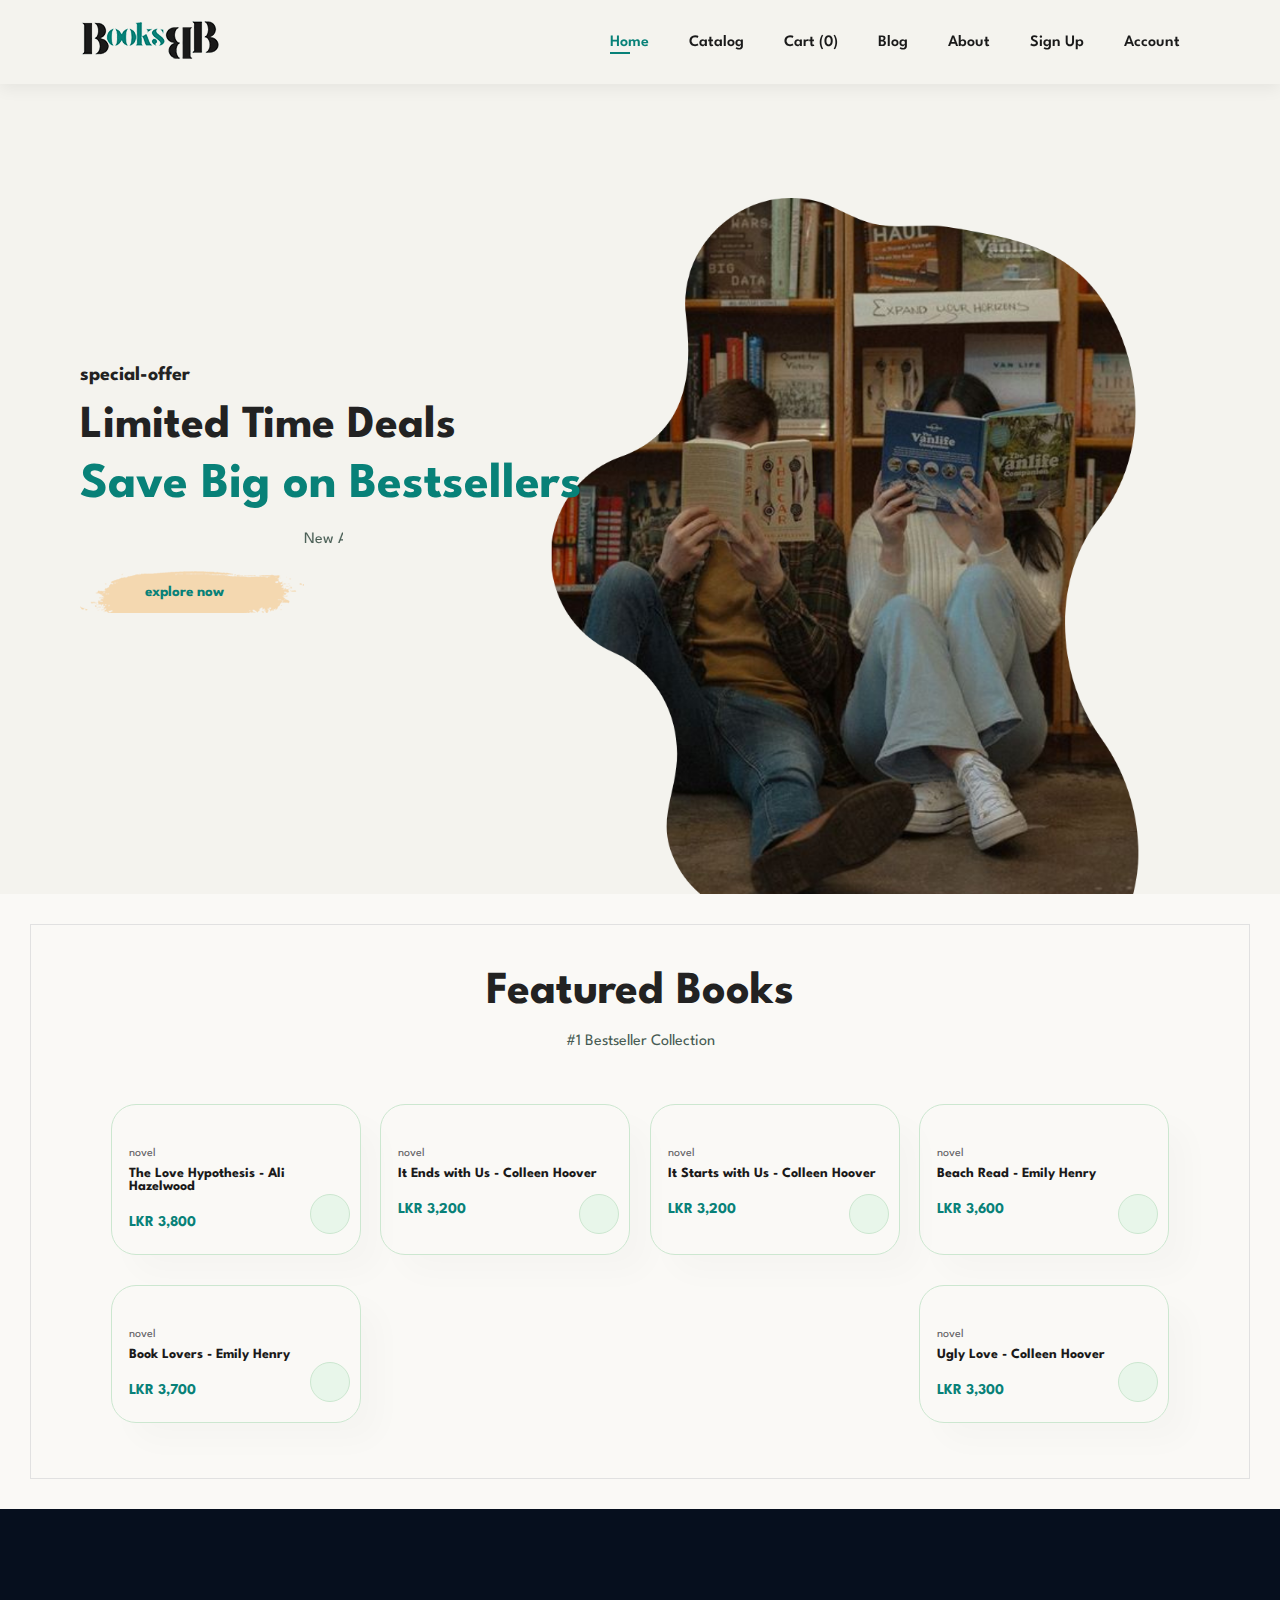
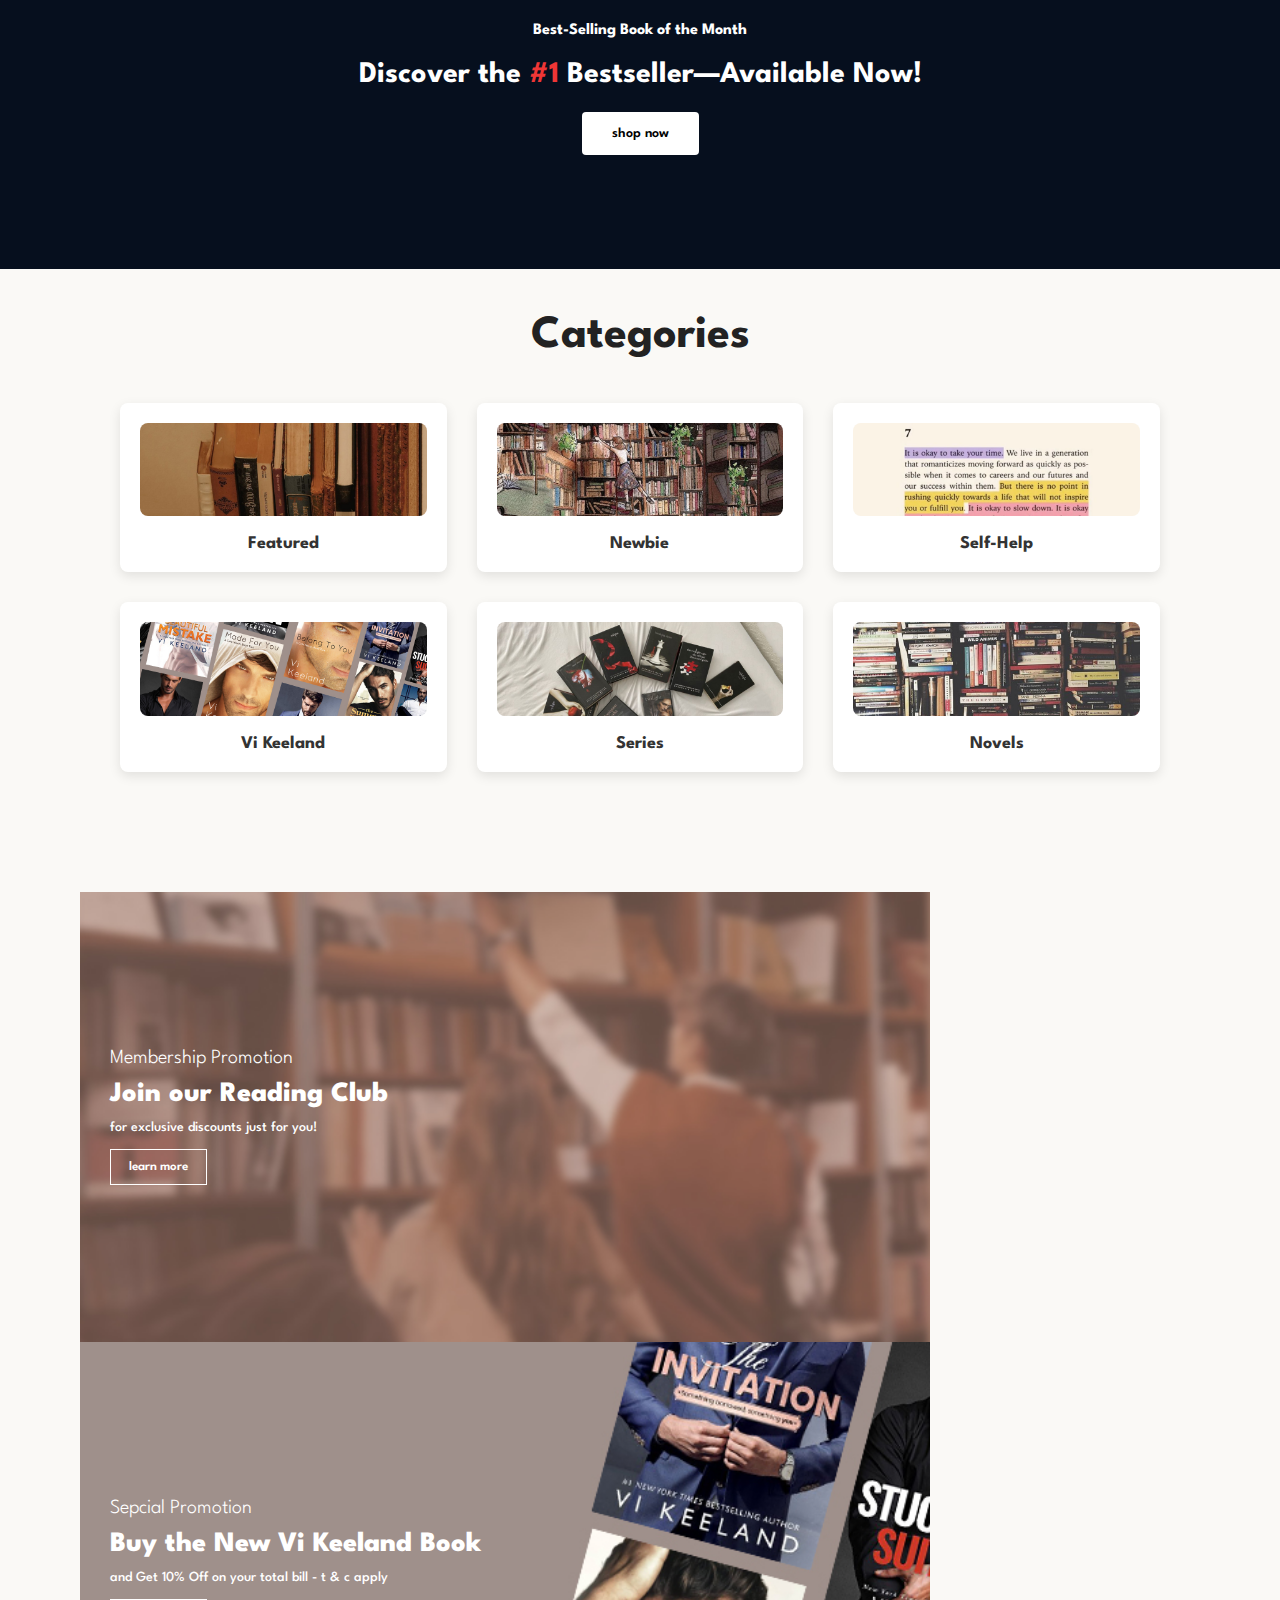
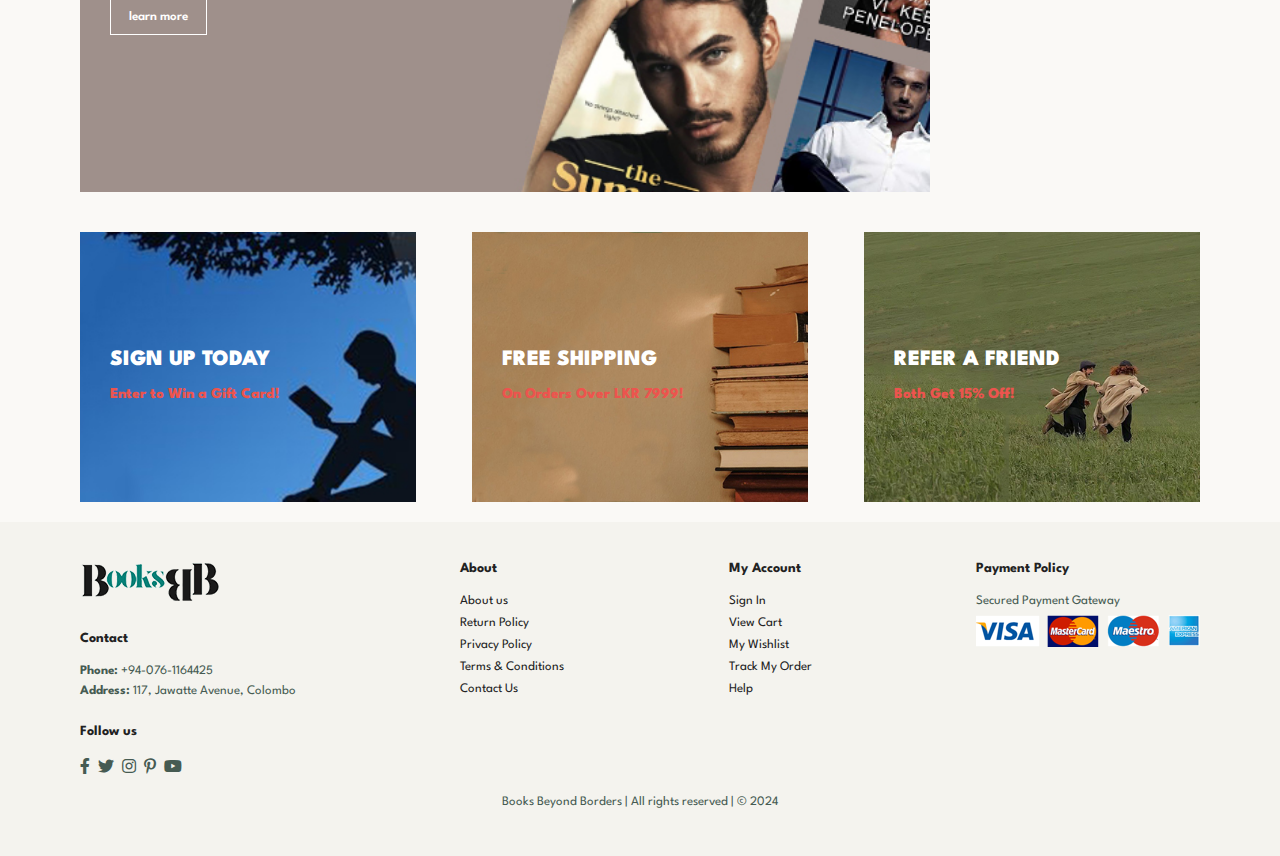
==== commit f1563d14: "efficient" ====
--- a/index.html
+++ b/index.html
@@ -11,7 +11,7 @@
     <link rel="stylesheet" href="https://pro.fontawesome.com/releases/v5.10.0/css/all.css"/>
 
     <!-- custom css file link -->
-    <link rel="stylesheet" href="style.css">
+    <link rel="stylesheet" href="assets/style.css">
 
 </head>
 <body>
@@ -30,10 +30,7 @@
                 <a href="#" id="close"><i class="far fa-times"></i></a>
             </ul>
         </div>
-        <div id="mobile">
-            <a href="cart.html"><i class="far fa-shopping-bag"></i></a>
-            <i id="bar" class="fas fa-outdent"></i>
-        </div>
+        
     </section>
 
     <section id="hero">
@@ -202,15 +199,15 @@
         </div>
         <div class="col">
             <h4>About</h4>
-            <a href="#">About us</a>
+            <a href="about.html">About us</a>
             <a href="#">Return Policy</a>
             <a href="#">Privacy Policy</a>
             <a href="#">Terms & Conditions</a>
-            <a href="contact.html">Contact Us</a>
+            <a href="about.html">Contact Us</a>
         </div>
         <div class="col">
             <h4>My Account</h4>
-            <a href="signUp.html">Sign In</a>
+            <a href="signup.html">Sign In</a>
             <a href="cart.html">View Cart</a>
             <a href="#">My Wishlist</a>
             <a href="#">Track My Order</a>
@@ -227,8 +224,8 @@
     </footer>
 
     <!-- javascript script file link -->
-    <script src="script.js"></script>
-    <script src="products.js"></script>
+    <script src="assets/script.js"></script>
+    <script src="assets/products.js"></script>
     <script>
 window.onload = function() {
     initializeCartCount(); }
--- a/assets/style.css
+++ b/assets/style.css
@@ -0,0 +1,2954 @@
+@import url('https://fonts.googleapis.com/css2?family=Spartan:wght@100;200;300;400;500;600;700;800;900&display=swap');
+
+* {
+    margin: 0;
+    padding: 0;
+    box-sizing: border-box;
+    font-family: 'Spartan',sans-serif;
+}
+
+html {
+    scroll-behavior: smooth;
+    overflow-x: hidden;
+}
+
+h1 {
+    font-size: 50px;
+    line-height: 64px;
+    color: #222;
+}
+
+h2 {
+    font-size: 46px;
+    line-height: 54px;
+    color: #222;
+}
+
+h4 {
+    font-size: 20px;
+    color: #222;
+}
+
+h6 {
+    font-weight: 700;
+    font-size: 12x;
+}
+
+p {
+    font-size: 16px;
+    color: #465b52;
+    margin: 15px 0 20px 0;
+}
+
+.section-p1 {
+    padding: 40px 80px;
+}
+
+.section-m1 {
+    margin: 40px 0;
+}
+
+button.normal {
+    font-size: 14px;
+    font-weight: 600;
+    padding: 15px 30px;
+    color: #000;
+    background-color: #fff;
+    border-radius: 4px;
+    cursor: pointer;
+    border: none;
+    outline: none;
+    transition: 0.2s ease;
+}
+
+button.white {
+    font-size: 13px;
+    font-weight: 600;
+    padding: 11px 18px;
+    color: #fff;
+    background-color: transparent;
+    cursor: pointer;
+    border: 1px solid #fff;
+    outline: none;
+    transition: 0.2s ease;
+}
+
+body {
+    width: 100%;
+    background-color: #faf9f6;
+}
+
+#scrollToTopBtn {
+    position: fixed;
+    bottom: 20px;
+    right: 20px;
+    display: none; /* Hidden by default */
+    background-color: #088178;
+    color: white;
+    border: none;
+    padding: 20px;
+    border-radius: 15px;
+    cursor: pointer;
+    font-size: 18px;
+    z-index: 1000;
+    transition: opacity 0.3s ease;
+  }
+  
+  #scrollToTopBtn.show {
+    display: block; /* Show button */
+    opacity: 1;
+  }
+  
+  #scrollToTopBtn.hide {
+    opacity: 0; /* Fade out when hiding */
+    transition: opacity 0.3s ease;
+  }
+
+  /* Responsive Styles */
+@media screen and (max-width: 1200px) {
+    h1 {
+        font-size: 45px;
+    }
+
+    h2 {
+        font-size: 42px;
+    }
+
+    .section-p1 {
+        padding: 40px 60px;
+    }
+
+    .section-m1 {
+        margin: 30px 0;
+    }
+
+    button.normal {
+        font-size: 13px;
+        padding: 12px 25px;
+    }
+
+    button.white {
+        font-size: 12px;
+        padding: 10px 15px;
+    }
+}
+
+@media screen and (max-width: 768px) {
+    h1 {
+        font-size: 40px;
+    }
+
+    h2 {
+        font-size: 38px;
+    }
+
+    .section-p1 {
+        padding: 30px 40px;
+    }
+
+    .section-m1 {
+        margin: 25px 0;
+    }
+
+    p {
+        font-size: 14px;
+    }
+
+    button.normal {
+        font-size: 12px;
+        padding: 10px 20px;
+    }
+
+    button.white {
+        font-size: 11px;
+        padding: 8px 12px;
+    }
+}
+
+@media screen and (max-width: 480px) {
+    h1 {
+        font-size: 30px;
+    }
+
+    h2 {
+        font-size: 28px;
+    }
+
+    .section-p1 {
+        padding: 20px 30px;
+    }
+
+    .section-m1 {
+        margin: 20px 0;
+    }
+
+    p {
+        font-size: 12px;
+    }
+
+    button.normal {
+        font-size: 11px;
+        padding: 8px 15px;
+    }
+
+    button.white {
+        font-size: 10px;
+        padding: 6px 10px;
+    }
+
+    #scrollToTopBtn {
+        padding: 15px;
+        font-size: 16px;
+    }
+}
+  
+
+/* Header Start */
+
+#header {
+    display: flex;
+    align-items: center;
+    justify-content: space-between;
+    padding: 20px 80px;
+    background: #f4f3ee;
+    box-shadow: 0 5px 15px rgba(0, 0, 0, 0.06);
+    z-index: 999;
+    position: sticky;
+    top: 0;
+}
+
+#navbar {
+    display: flex;
+    align-items: center;
+    justify-content: center;
+}
+
+#navbar li {
+    list-style: none;
+    padding: 0 20px;
+    position: relative;
+}
+
+#navbar li a {
+    text-decoration: none;
+    font-size: 16px;
+    font-weight: 600;
+    color: #1a1a1a;
+    transition: color 0.3s ease; /* Smooth color transition */
+    position: relative;
+}
+
+#navbar li a::after {
+    content: "";
+    width: 0; /* Start with no underline */
+    height: 2px;
+    background: #088178;
+    position: absolute;
+    bottom: -4px;
+    left: 0;
+    transition: width 0.3s ease; /* Smooth underline transition */
+}
+
+#navbar li a:hover,
+#navbar li a.active {
+    color: #088178;
+}
+
+#navbar li a:hover::after,
+#navbar li a.active::after {
+    width: 50%; /* Full underline on hover */
+}
+
+
+#close {
+    display: none;
+}
+
+#mobile {
+    display: none;
+    align-items: center;
+}
+
+/* Common styling for mobile */
+@media screen and (max-width: 768px) {
+    #header {
+        padding: 15px 30px;
+        position: sticky;  /* Makes the header sticky */
+        top: -100px; /* Initially set off-screen */
+        transition: top 0.3s ease; /* Smooth transition for sliding up and down */
+    }
+
+    #navbar {
+        flex-direction: column;
+        align-items: flex-start;
+    }
+
+    #navbar li {
+        padding: 10px 0;
+    }
+
+    #navbar li a {
+        font-size: 14px;
+        padding: 5px 0;
+    }
+}
+
+/* For smaller mobile devices */
+@media screen and (max-width: 480px) {
+    #header {
+        padding: 10px 20px;
+    }
+
+    #navbar li a {
+        font-size: 12px;
+        padding: 8px 0;
+    }
+
+    #navbar {
+        width: 100%;
+    }
+
+    #navbar li {
+        width: 100%;
+        padding: 10px 0;
+        text-align: center;
+    }
+}
+
+/* When the page is scrolled down, the header will hide */
+@media screen and (max-width: 768px) {
+    body {
+        overflow-y: scroll; /* Allow scrolling */
+    }
+
+    /* When the page is scrolled, this will apply */
+    #header.sticky {
+        top: -80px; /* Push header off-screen when scrolling */
+    }
+}
+
+/* Overlay styling */
+.overlay {
+    display: none; /* Hidden by default */
+    position: fixed;
+    top: 0;
+    left: 0;
+    width: 100%;
+    height: 100%;
+    background-color: rgba(0, 0, 0, 0.8); /* Dark background */
+    justify-content: center;
+    align-items: center;
+    z-index: 1000; /* Bring it above other elements */
+}
+
+.overlay img {
+    max-width: 90%; /* Keep image responsive */
+    max-height: 90%; /* Prevent overflow */
+}
+
+.thumbnail {
+    cursor: pointer; /* Indicate it's clickable */
+}
+
+@media screen and (max-width: 768px) {
+    .overlay img {
+        max-width: 80%; /* Slightly reduce image size for better fitting */
+        max-height: 80%; /* Adjust height for mobile screens */
+    }
+}
+
+/* For smaller mobile devices */
+@media screen and (max-width: 480px) {
+    .overlay img {
+        max-width: 70%; /* Further reduce the image size on very small screens */
+        max-height: 70%; /* Prevent the image from overflowing */
+    }
+}
+
+/* Home Page */
+
+#hero {
+    background-image: url(../images/hero.png);
+    width: 100%;
+    height: 90vh;
+    background-size: cover;
+    background-position: top 25% right 0;
+    padding: 0 80px;
+    display: flex;
+    flex-direction: column;
+    align-items: flex-start;
+    justify-content: center;
+}
+
+#hero h4 {
+    padding-bottom: 15px;
+}
+
+#hero h1 {
+    color: #088178;
+}
+
+#hero button {
+    background-image: url(../images/button.png);
+    background-color: transparent;
+    color: #088178;
+    border: 0;
+    padding: 14px 80px 14px 65px;
+    background-repeat: no-repeat;
+    cursor: pointer;
+    font-weight: 700;
+    font-size: 15px;
+}
+
+#feature {
+    display: flex;
+    align-items: center;
+    justify-content: space-between;
+    flex-wrap: wrap;
+}
+
+#feature .fe-box {
+    width: 180px;
+    text-align: center;
+    padding: 25px 15px;
+    box-shadow: 20px 20px 34px rgba(0, 0, 0, 0.03);
+    border: 1px solid #cce7d0;
+    border-radius: 4px;
+    margin: 15px 0;
+}
+
+#feature .fe-box:hover {
+    box-shadow: 10px 10px 54px rgba(70, 62, 221, 0.1);
+}
+
+#feature .fe-box img{
+    width: 100%;
+    margin-bottom: 10px;
+}
+
+#feature .fe-box h6 {
+    display: inline-block;
+    padding: 9px 8px 6px 8px;
+    line-height: 1;
+    border-radius: 4px;
+    color: #088178;
+    background-color: #fddde4;
+}
+
+#feature .fe-box:nth-child(2) h6 {
+    background-color: #cdebbc;
+}
+
+#feature .fe-box:nth-child(3) h6 {
+    background-color: #d1e8f2;
+}
+
+#feature .fe-box:nth-child(4) h6 {
+    background-color: #cdd4f8;
+}
+
+#feature .fe-box:nth-child(5) h6 {
+    background-color: #f6dbf6;
+}
+
+#feature .fe-box:nth-child(6) h6 {
+    background-color: #fff2e5;
+}
+
+#product1 {
+    text-align: center;
+}
+
+#product1 h2 {
+    font-size: 46px;
+    line-height: 54px;
+    color: #222;
+}
+
+#product1 h3 {
+    padding-top: 50px;
+    text-align: left;
+    font-size: 35px;
+    color: #222;
+}
+
+#product1 .pro-container {
+    display: flex;
+    justify-content: space-between;
+    padding-top: 20px;
+    flex-wrap: wrap;
+}
+
+.tpro-container {
+    display: flex;
+    justify-content: flex-start;
+    padding-top: 20px;
+    gap: 35px;
+    flex-wrap: wrap;
+}
+
+#product1 .pro {
+    width: 15%;
+    min-width: 250px;
+    padding: 15px 17px;
+    border: 1px solid #cce7d0;
+    border-radius: 25px;
+    cursor: pointer;
+    box-shadow: 20px 20px 30px rgba(0, 0, 0, 0.02);
+    margin: 15px 0;
+    transition: 0.2s ease;
+    position: relative;
+}
+
+#product1 .pro:hover {
+    box-shadow: 20px 20px 30px rgba(0, 0, 0, 0.06);
+}
+
+#product1 .pro img {
+    width: 100%;
+    border-radius: 20px;   
+}
+
+#product1 .pro .des {
+    text-align: start;
+    padding: 10px 0;
+}
+
+#product1 .pro .des span {
+    color: #606063;
+    font-size: 12px;
+}
+
+#product1 .pro .des h5 {
+    padding-top: 7px;
+    color: #1a1a1a;
+    font-size: 14px;
+}
+
+#product1 .pro .des i {
+    font-size: 12px;
+    color: rgb(243, 181, 25);
+}
+
+#product1 .pro .des h4 {
+    padding-top: 7px;
+    font-size: 15px;
+    font-weight: 700;
+    color: #088178;
+}
+
+#product1 .pro .cart {
+    width: 40px;
+    height: 40px;
+    line-height: 40px;
+    border-radius: 50px;
+    background-color: #e8f6ea;
+    font-weight: 500;
+    color: #088178;
+    border: 1px solid #cce7d0;
+    position: absolute;
+    bottom: 20px;
+    right: 10px;
+}
+
+#banner {
+    display: flex;
+    flex-direction: column;
+    justify-content: center;
+    align-items: center;
+    text-align: center;
+    background-image: url(../images/banner/b23.jpg);
+    background-size: cover;
+    background-position: center;
+    width: 100%;
+    height: 40vh;
+}
+
+#banner h4 {
+    color: #fff;
+    font-size: 16px;
+}
+
+#banner h2 {
+    color: #fff;
+    font-size: 30px;
+    padding: 10px 0;
+}
+
+#banner h2 span {
+    color: #ef3636;
+}
+
+#banner button:hover {
+    background-color: #088178;
+    color: #fff;
+}
+
+#sm-banner {
+    display: flex;
+    justify-content: space-between;
+    flex-wrap: wrap;
+}
+
+#sm-banner .banner-box {
+    display: flex;
+    flex-direction: column;
+    justify-content: center;
+    align-items: flex-start;
+    text-align: center;
+    background-image: url(../images/banner/b17.jpg);
+    background-size: cover;
+    background-position: center;
+    min-width: 850px;
+    height: 50vh;
+    padding: 30px;
+}
+
+#sm-banner h4{
+    color: #fff;
+    font-size: 20px;
+    font-weight: 300;
+}
+
+#sm-banner h2 {
+    color: #fff;
+    font-size: 28px;
+    font-weight: 800;
+}
+
+#sm-banner span  {
+    color: #fff;
+    font-size: 14px;
+    font-weight: 500;
+    padding-bottom: 15px;
+}
+
+#sm-banner .banner-box:hover button{
+    background-color: #088178;
+    border: 1px solid #088178;
+}
+
+#sm-banner .banner-box:nth-child(2) {
+    background-image: url(../images/banner/b10.jpg);
+}
+
+#banner3 .banner-box {
+    display: flex;
+    flex-direction: column;
+    justify-content: center;
+    align-items: flex-start;
+    text-align: center;
+    background-image: url(../images/banner/b7.jpg);
+    background-size: cover;
+    background-position: center;
+    min-width: 30%;
+    height: 30vh;
+    padding: 30px;
+    margin-bottom: 20px;
+}
+
+#banner3 .banner-box:nth-child(2) {
+    background-image: url(../images/banner/b4.jpg);
+}
+
+#banner3 .banner-box:nth-child(3) {
+    background-image: url(../images/banner/b18.jpg);
+}
+
+#banner3 {
+    display: flex;
+    justify-content: space-between;
+    flex-wrap: wrap;
+    padding: 0 80px;   
+}
+
+#banner3 h2 {
+    color: #fff;
+    font-weight: 900;
+    font-size: 22px;
+}
+
+#banner3 h3 {
+    color: #ec544e;
+    font-weight: 800;
+    font-size: 15px;
+}
+
+/* Responsive Styles for Home Page */
+
+/* For Tablets and Smaller Devices */
+@media screen and (max-width: 768px) {
+
+    /* Hero Section */
+    #hero {
+        height: 70vh; /* Reduce height on smaller screens */
+        padding: 0 20px;
+    }
+
+    #hero h1 {
+        font-size: 30px;
+    }
+
+    #hero button {
+        padding: 12px 40px;
+        font-size: 14px;
+    }
+
+    /* Feature Section */
+    #feature {
+        flex-direction: column;
+        align-items: center;
+    }
+
+    #feature .fe-box {
+        width: 100%;
+        margin: 10px 0;
+    }
+
+    /* Product Section */
+    #product1 .pro-container {
+        flex-direction: column;
+    }
+
+    #product1 .pro {
+        width: 100%;
+        min-width: 100%;
+        margin: 10px 0;
+    }
+
+    /* Banner Section */
+    #banner {
+        height: 50vh;
+    }
+
+    #banner h2 {
+        font-size: 24px;
+    }
+
+    #sm-banner .banner-box {
+        min-width: 100%;
+        height: 60vh;
+    }
+
+    /* Smaller Banner Section */
+    #banner3 {
+        padding: 0 20px;
+    }
+
+    #banner3 .banner-box {
+        min-width: 100%;
+        height: 40vh;
+        margin-bottom: 15px;
+    }
+
+    #banner3 h2 {
+        font-size: 18px;
+    }
+
+    #banner3 h3 {
+        font-size: 12px;
+    }
+}
+
+/* For Smaller Mobile Devices */
+@media screen and (max-width: 480px) {
+
+    /* Hero Section */
+    #hero {
+        height: 60vh; /* Further reduce height */
+        padding: 0 15px;
+    }
+
+    #hero h1 {
+        font-size: 24px;
+    }
+
+    #hero button {
+        padding: 10px 30px;
+        font-size: 12px;
+    }
+
+    /* Feature Section */
+    #feature {
+        flex-direction: column;
+        align-items: center;
+    }
+
+    #feature .fe-box {
+        width: 100%;
+        margin: 8px 0;
+        padding: 20px 10px;
+    }
+
+    /* Product Section */
+    #product1 .pro-container {
+        flex-direction: column;
+    }
+
+    #product1 .pro {
+        width: 100%;
+        margin: 8px 0;
+    }
+
+    /* Banner Section */
+    #banner {
+        height: 45vh;
+    }
+
+    #banner h2 {
+        font-size: 20px;
+    }
+
+    #sm-banner .banner-box {
+        min-width: 100%;
+        height: 55vh;
+    }
+
+    /* Smaller Banner Section */
+    #banner3 {
+        padding: 0 10px;
+    }
+
+    #banner3 .banner-box {
+        min-width: 100%;
+        height: 35vh;
+        margin-bottom: 10px;
+    }
+
+    #banner3 h2 {
+        font-size: 16px;
+    }
+
+    #banner3 h3 {
+        font-size: 10px;
+    }
+}
+
+
+footer {
+    display: flex;
+    justify-content: space-between;
+    flex-wrap: wrap;
+    background-color: #f4f3ee;
+}
+
+footer .col {
+    display: flex;
+    flex-direction: column;
+    align-items: flex-start;
+    margin-bottom: 20px;
+}
+
+footer .logo {
+    margin-bottom: 30px;
+}
+
+footer h4 {
+    font-size: 14px;
+    padding-bottom: 20px;
+}
+
+footer p {
+    font-size: 13px;
+    margin: 0 0 8px 0;
+}
+
+footer a {
+    font-size: 13px;
+    text-decoration: none;
+    color: #222;
+    margin: 0 0 10px 0;
+}
+
+footer .follow {
+    margin-top: 20px;
+}
+
+footer .follow i{
+    color: #465b52;
+    padding-right: 4px;
+    cursor: pointer;
+}
+
+footer .install .row img{
+    border: 1px solid #088178;
+    border-radius: 6px;
+    margin: 10px 0 15px 0;
+}
+
+footer .follow i:hover,
+footer a:hover {
+    color: #088178;
+}
+
+footer .copyright {
+    width: 100%;
+    text-align: center;
+}
+
+#categories {
+    display: grid;
+    grid-template-columns: repeat(3, 1fr); /* 3 columns on larger screens */
+    gap: 30px;
+    padding: 40px 40px;
+    text-align: center;
+}
+
+#categories a {
+    text-decoration: none;
+}
+
+.cat-box {
+    background: #fff;
+    border-radius: 8px;
+    box-shadow: 0 4px 12px rgba(0, 0, 0, 0.1);
+    padding: 20px;
+    transition: transform 0.3s ease, box-shadow 0.3s ease;
+}
+
+.cat-box img {
+    width: 100%;
+    height: auto;
+    border-radius: 8px;
+    margin-bottom: 15px;
+}
+
+.cat-box h6 {
+    font-size: 18px;
+    color: #333;
+    font-weight: bold;
+}
+
+.cat-box:hover {
+    transform: translateY(-10px);
+    box-shadow: 0 6px 18px rgba(0, 0, 0, 0.15);
+}
+
+/* Responsive Styles for Footer */
+
+/* For Tablets and Smaller Devices */
+@media screen and (max-width: 768px) {
+
+    /* Footer Layout */
+    footer {
+        flex-direction: column;
+        align-items: center;
+        padding: 20px;
+    }
+
+    footer .col {
+        align-items: center;
+        margin-bottom: 20px;
+        width: 100%;
+        text-align: center;
+    }
+
+    footer .logo {
+        margin-bottom: 20px;
+    }
+
+    footer h4 {
+        font-size: 16px;
+        padding-bottom: 15px;
+    }
+
+    footer p,
+    footer a {
+        font-size: 14px;
+    }
+
+    footer .follow {
+        margin-top: 15px;
+    }
+
+    footer .install .row img {
+        width: 80px; /* Smaller image for mobile */
+        margin: 10px 0;
+    }
+
+    /* Categories Grid */
+    #categories {
+        grid-template-columns: repeat(2, 1fr); /* 2 columns on tablets */
+        padding: 20px 20px;
+    }
+
+    #categories a {
+        font-size: 14px;
+    }
+
+    .cat-box {
+        padding: 15px;
+    }
+
+    .cat-box h6 {
+        font-size: 16px;
+    }
+}
+
+/* For Smaller Mobile Devices */
+@media screen and (max-width: 480px) {
+
+    /* Footer Layout */
+    footer {
+        padding: 10px;
+    }
+
+    footer .col {
+        align-items: center;
+        margin-bottom: 15px;
+        width: 100%;
+        text-align: center;
+    }
+
+    footer h4 {
+        font-size: 14px;
+        padding-bottom: 12px;
+    }
+
+    footer p,
+    footer a {
+        font-size: 12px;
+    }
+
+    footer .follow {
+        margin-top: 10px;
+    }
+
+    footer .install .row img {
+        width: 60px; /* Even smaller image for mobile */
+        margin: 10px 0;
+    }
+
+    /* Categories Grid */
+    #categories {
+        grid-template-columns: 1fr; /* 1 column for mobile */
+        padding: 15px 10px;
+    }
+
+    #categories a {
+        font-size: 12px;
+    }
+
+    .cat-box {
+        padding: 10px;
+    }
+
+    .cat-box h6 {
+        font-size: 14px;
+    }
+}
+
+
+/* Shop Page */
+
+#page-header {
+    background-image: url(../images/banner/b23.jpg);
+    width: 100%;
+    height: 25vh;
+    background-size: contain;
+    display: flex;
+    justify-content: center;
+    text-align: center;
+    flex-direction: column;
+    padding: 14px;
+}
+
+#page-header h2,
+#page-header p {
+    color: #fff;
+}
+
+#pagination {
+    text-align: center;
+}
+
+#pagination a {
+    text-decoration: none;
+    background-color: #088178;
+    padding: 15px 20px;
+    border-radius: 4px;
+    color: #fff;
+    font-weight: 600;
+}
+
+#pagination a i {
+    font-size: 16px;
+    font-weight: 600;
+}
+
+/* Search Bar Styling */
+.search-bar-container {
+    position: relative;
+    margin: 20px auto;
+    max-width: 700px;
+    border: 1px solid #ccc;
+    border-radius: 50px;
+  }
+
+  .search-bar {
+    display: flex;
+    overflow: hidden;
+    height: 3.125rem;
+    padding-left: 15px;
+    font-size: 14px;
+    width: 100%;
+    border-radius: 50px;
+    outline: none;
+    border-top-right-radius: 0;
+    border-bottom-right-radius: 0;
+    background-color: white;
+  }
+  
+  #searchInput {
+    flex: 1;
+    padding: 10px;
+    border: none;
+    outline: none;
+    border-radius: 50px;
+  }
+  
+  #clearButton {
+    padding: 10px 15px;
+    border: none;
+    background-color: white;
+    cursor: pointer;
+    font-size: 16px;
+    color: red;
+  }
+
+  #searchButton {
+    background-color: #088178;
+    color: white;
+    padding: 10px 20px;
+    border: none;
+    border-radius: 50px;
+    cursor: pointer;
+    font-size: 15px;
+    white-space: nowrap;
+    border-top-left-radius: 0;
+    border-bottom-left-radius: 0;
+  }
+  
+  #clearButton:hover {
+    background-color: #ddd;
+  }
+
+/* Dropdown Menu Styling */
+.dropdown-menu {
+    list-style: none;
+    padding: 0;
+    margin: 5px 0 0;
+    position: absolute;
+    width: 100%;
+    max-height: 0; /* Initially collapsed */
+    overflow: hidden; /* Hide content when collapsed */
+    overflow-y: auto;
+    border: 1px solid #ccc;
+    border-radius: 5px;
+    background-color: white;
+    box-shadow: 0 4px 8px rgba(0, 0, 0, 0.1);
+    z-index: 1000;
+    transition: max-height 0.3s ease-out, opacity 0.3s ease-out; /* Smooth sliding and fading effect */
+    opacity: 0;
+}
+
+/* When the dropdown is shown, the max-height expands */
+.dropdown-menu.show {
+    opacity: 1;
+    max-height: 300px; /* Adjust based on your content */
+}
+
+/* Dropdown item styling */
+.dropdown-menu li {
+    display: flex;
+    align-items: center;
+    padding: 10px;
+    cursor: pointer;
+    border-bottom: 1px solid #f0f0f0;
+}
+
+.dropdown-menu li img {
+    width: 40px;
+    height: auto;
+    object-fit: cover;
+    margin-right: 10px;
+    border-radius: 5px;
+}
+
+.dropdown-menu li:hover {
+    background-color: #f9f9f9;
+}
+
+/* Responsive Styles for Shop Page */
+
+/* For Tablets and Smaller Devices */
+@media screen and (max-width: 768px) {
+
+    /* Page Header */
+    #page-header {
+        height: 35vh; /* Increase height for better visibility on smaller screens */
+        padding: 20px;
+    }
+
+    #page-header h2 {
+        font-size: 24px; /* Adjust font size */
+    }
+
+    #page-header p {
+        font-size: 14px; /* Adjust font size */
+    }
+
+    /* Pagination */
+    #pagination {
+        margin-top: 20px;
+    }
+
+    #pagination a {
+        padding: 12px 18px;
+        font-size: 14px;
+    }
+
+    /* Search Bar */
+    .search-bar-container {
+        margin: 15px auto;
+        max-width: 600px;
+    }
+
+    .search-bar {
+        height: 2.75rem;
+        font-size: 13px;
+    }
+
+    #searchInput {
+        padding: 8px;
+        font-size: 14px;
+    }
+
+    #clearButton,
+    #searchButton {
+        font-size: 14px;
+        padding: 8px 16px;
+    }
+
+    /* Dropdown Menu */
+    .dropdown-menu {
+        max-height: 200px; /* Adjust dropdown height for smaller screens */
+    }
+
+    .dropdown-menu li {
+        font-size: 14px; /* Adjust font size */
+        padding: 8px;
+    }
+
+    .dropdown-menu li img {
+        width: 35px; /* Smaller image for mobile */
+    }
+}
+
+/* For Smaller Mobile Devices */
+@media screen and (max-width: 480px) {
+
+    /* Page Header */
+    #page-header {
+        height: 40vh; /* Increase height for better visibility */
+        padding: 10px;
+    }
+
+    #page-header h2 {
+        font-size: 20px; /* Adjust font size */
+    }
+
+    #page-header p {
+        font-size: 12px; /* Adjust font size */
+    }
+
+    /* Pagination */
+    #pagination a {
+        padding: 10px 15px;
+        font-size: 12px;
+    }
+
+    /* Search Bar */
+    .search-bar-container {
+        margin: 10px auto;
+        max-width: 100%;
+    }
+
+    .search-bar {
+        height: 2.5rem;
+        font-size: 12px;
+    }
+
+    #searchInput {
+        padding: 6px;
+        font-size: 12px;
+    }
+
+    #clearButton,
+    #searchButton {
+        font-size: 12px;
+        padding: 6px 14px;
+    }
+
+    /* Dropdown Menu */
+    .dropdown-menu {
+        max-height: 150px; /* Further reduced dropdown height */
+    }
+
+    .dropdown-menu li {
+        font-size: 12px; /* Adjust font size */
+        padding: 6px;
+    }
+
+    .dropdown-menu li img {
+        width: 30px; /* Smaller image for mobile */
+    }
+}
+
+
+
+
+/* Single Product Page */
+
+#productdetails {
+    padding-bottom: 80px;
+    padding-top: 80px;
+    display: flex;
+    flex-direction:row;
+    row-gap: none;
+}
+
+.back-icon {
+    position: absolute;
+    top: 120px;
+    left: 40px;
+    font-size: 18px;
+    color: black;
+    text-decoration: none;
+    border: none;
+    outline: none;
+    background-color: transparent;
+    cursor: pointer;
+}
+
+.back-icon:hover {
+    color: #088178;
+}
+
+#productdetails .single-pro-image {
+    padding-top: none;
+    margin: none;
+    height: 100%;
+    display: flex;
+    justify-content: center;
+    transition: box-shadow 0.3s ease, transform 0.3s ease;
+}
+
+#productdetails .single-pro-image #MainImg {
+    width: 64%;
+    margin: 25px 0 25px 12px;
+    box-shadow: 10px 10px 20px rgba(0, 0, 0, 0.5), /* Main dark shadow */
+    20px 20px 30px rgba(0, 0, 0, 0.3); /* Softer outer shadow */
+    max-width: 100%; /* Ensure the image fits inside the container */
+    object-fit: cover; /* Prevents stretching/distortion of the image */
+}
+
+#productdetails .single-pro-image #MainImg:hover {
+    box-shadow: 10px 10px 20px rgba(0, 0, 0, 0.6), /* Main dark shadow */
+    20px 20px 30px rgba(0, 0, 0, 0.4); /* Softer outer shadow */
+    transition: box-shadow 0.3s ease-in-out;;
+}
+
+#productdetails .single-pro-details {
+    width: 100%;
+    margin: auto;
+    padding: 80px 40px;
+}
+
+#productdetails .single-pro-details h4 {
+    padding: 40px 0 20px 0;
+}
+
+#productdetails .single-pro-details h2 {
+    font-size: 30px;
+}
+
+#productdetails .single-pro-details h3 {
+    color: gray;
+    font-size: 25px;
+}
+
+#productdetails .single-pro-details h1 {
+    color: #088178;
+    font-size: 26px;
+}
+
+#productdetails .single-pro-details button {
+    background-color: #000;
+    color: #fff;
+}
+
+#productdetails .single-pro-details button:hover {
+    background-color: #088178;
+}
+
+#productdetails .single-pro-details span {
+    line-height: 25px;
+    width: 75%;
+    display: inline-block;
+    overflow: hidden;
+    padding-bottom: 20px;
+}
+
+#product2 {
+    margin: 30px;
+    border: 1px solid #e1e1e1;
+}
+
+/* Responsive Styles for Single Product Page */
+
+/* For Tablets and Smaller Devices */
+@media screen and (max-width: 768px) {
+
+    /* Product Details Section */
+    #productdetails {
+        flex-direction: column; /* Stack images and details vertically */
+        padding-top: 40px;
+        padding-bottom: 40px;
+    }
+
+    /* Back Icon */
+    .back-icon {
+        top: 90px; /* Adjust position for smaller screens */
+        left: 20px;
+        font-size: 16px;
+    }
+
+    /* Product Image */
+    #productdetails .single-pro-image #MainImg {
+        width: 80%; /* Increase image width for better visibility */
+        margin: 15px 0;
+    }
+
+    /* Product Details */
+    #productdetails .single-pro-details {
+        padding: 40px 20px;
+    }
+
+    #productdetails .single-pro-details h2 {
+        font-size: 24px; /* Adjust font size */
+    }
+
+    #productdetails .single-pro-details h3 {
+        font-size: 20px; /* Adjust font size */
+    }
+
+    #productdetails .single-pro-details h1 {
+        font-size: 22px; /* Adjust font size */
+    }
+
+    #productdetails .single-pro-details span {
+        width: 90%; /* Adjust width for better readability */
+    }
+
+    #product2 {
+        margin: 20px;
+    }
+}
+
+/* For Smaller Mobile Devices */
+@media screen and (max-width: 480px) {
+
+    /* Product Details Section */
+    #productdetails {
+        padding-top: 20px;
+        padding-bottom: 20px;
+    }
+
+    /* Back Icon */
+    .back-icon {
+        top: 80px;
+        left: 15px;
+        font-size: 14px;
+    }
+
+    /* Product Image */
+    #productdetails .single-pro-image #MainImg {
+        width: 90%; /* Ensure image is even larger on very small screens */
+        margin: 10px 0;
+    }
+
+    /* Product Details */
+    #productdetails .single-pro-details {
+        padding: 30px 15px;
+    }
+
+    #productdetails .single-pro-details h2 {
+        font-size: 20px; /* Adjust font size */
+    }
+
+    #productdetails .single-pro-details h3 {
+        font-size: 18px; /* Adjust font size */
+    }
+
+    #productdetails .single-pro-details h1 {
+        font-size: 20px; /* Adjust font size */
+    }
+
+    #productdetails .single-pro-details span {
+        width: 95%; /* Adjust width for smaller screens */
+    }
+
+    #product2 {
+        margin: 15px;
+    }
+}
+
+
+
+/* Blog Page */
+
+#page-header.blog-header {
+    background-image: url(../images/banner/b23.jpg);
+}
+
+#blog {
+    padding: 150px 150px 0 150px;
+}
+
+#blog .blog-box {
+    display: flex;
+    align-items: flex-start;
+    justify-content: space-between;
+    width: 100%;
+    position: relative;
+    padding-bottom: 90px;
+}
+
+#blog .blog-img {
+    width: 50%;
+    margin-right: 40px;
+}
+
+#blog #mainimg {
+    width: 100%;
+    height: 300px;
+    object-fit: cover;
+}
+
+#blog .blog-details {
+    width: 50%;
+    flex: 1;
+    padding-left: 20px;
+}
+
+.hidden-content {
+    max-height: 0; /* Start collapsed */
+    overflow: hidden; /* Prevent overflowing content */
+    transition: max-height 0.5s ease-out; /* Smooth animation for max-height */
+}
+
+.hidden-content.collapsed {
+    max-height: 0; /* Keep it collapsed */
+}
+
+.hidden-content:not(.collapsed) {
+    max-height: 1500px; /* Arbitrary large value to ensure content fully expands */
+}
+
+
+.hidden-content img {
+    margin-bottom: 20px; /* Add space below any images */
+}
+
+.column {
+    padding-top: 20px;
+    display: flex; /* Align text and image side by side */
+    align-items: center; /* Center image and text vertically */
+    margin-bottom: 30px; /* Adds spacing between each column */
+}
+
+.text-content {
+    flex: 2;
+}
+
+.text-content h4 {
+    font-size: 1.5rem; /* Adjust heading size */
+    margin-bottom: 10px;
+    color: #333; /* Change to desired color */
+}
+
+.text-content p {
+    font-size: 1rem; /* Adjust font size for poem */
+    line-height: 1.5; /* Improves readability */
+    color: #555; /* Slightly softer color for text */
+    margin: 0;
+}
+
+#blogimg {
+    align-items: center;
+    justify-content: center;
+    vertical-align: middle;
+}
+
+#side {
+    margin-top: 15px;
+    flex: 1; /* Occupy less space for the image */
+    max-width: 250px; /* Set max width for the image */
+    height: auto; /* Maintain aspect ratio */
+    object-fit: cover; /* Crop image neatly if necessary */
+    border-radius: 3px; /* Rounded corners for aesthetic */
+}
+
+.quote-section {
+    margin-bottom: 20px; /* Add spacing between quotes */
+}
+
+.quote-section h4 {
+    font-size: 17px; /* Slightly smaller heading */
+    color: #444; /* Darker color for contrast */
+    margin-bottom: 5px;
+}
+
+.quote-section p {
+    font-size: 1rem; /* Standard text size */
+    line-height: 1.5; /* Increase readability */
+    color: #555;
+}
+
+.image-gallery {
+    display: flex;
+    gap: 15px; /* Space between images */
+    margin-top: 20px;
+}
+
+.image-gallery img {
+    flex: 1; /* Equal size for images */
+    max-width: 100%; /* Prevents overflow */
+    height: 250px; /* Set height for uniformity */
+    object-fit: cover; /* Crops to fit */
+    border-radius: 10px; /* Rounded corners */
+    box-shadow: 0 4px 8px rgba(0, 0, 0, 0.1); /* Subtle shadow for depth */
+    transition: box-shadow 0.3s ease, transform 0.3s ease;
+}
+
+.image-gallery img:hover {
+    box-shadow: 0 4px 8px rgba(0, 0, 0, 0.1);
+    transform: scale(1.03);
+}
+
+#blog .blog-details button {
+    text-decoration: none;
+    font-size: 11px;
+    color: #000;
+    font-weight: 700;
+    position: relative;
+    transition: 0.3s;
+    border: none;
+    outline: none;
+    background-color: transparent;
+}
+
+#blog .blog-details button::after {
+    content: "";
+    width: 50px;
+    height: 1px;
+    background-color: #000;
+    position: absolute;
+    top: 4px;
+    right: -60px;
+}
+
+#blog .blog-details button:hover {
+    color: #088178;
+    cursor: pointer;
+}
+
+#blog .blog-details button:hover::after {
+    background-color: #088178;
+}
+
+#blog .blog-box h1 {
+    position: absolute;
+    top: -40px;
+    left: 0;
+    font-size: 70px;
+    font-weight: 700;
+    color: #c9cbce;
+    z-index: -9;
+}
+
+/* Responsive Styles for Blog Page */
+
+/* For Tablets and Smaller Devices */
+@media screen and (max-width: 768px) {
+
+    /* Blog Header */
+    #page-header.blog-header {
+        background-size: cover; /* Ensure header image covers the screen */
+        background-position: center;
+    }
+
+    /* Blog Section */
+    #blog {
+        padding: 50px 20px 0 20px; /* Reduced padding for smaller screens */
+    }
+
+    /* Blog Box Layout */
+    #blog .blog-box {
+        flex-direction: column; /* Stack the image and content vertically */
+        padding-bottom: 40px;
+    }
+
+    /* Blog Image */
+    #blog .blog-img {
+        width: 100%; /* Full width image */
+        margin-right: 0;
+    }
+
+    #blog #mainimg {
+        height: 250px; /* Reduce image size */
+        object-fit: cover;
+    }
+
+    /* Blog Details */
+    #blog .blog-details {
+        width: 100%;
+        padding-left: 0;
+        margin-top: 20px;
+    }
+
+    /* Hidden Content */
+    .hidden-content {
+        max-height: 1000px; /* Ensure enough space for the content */
+    }
+
+    /* Column Layout */
+    .column {
+        flex-direction: column; /* Stack text and image vertically */
+        padding-top: 15px;
+    }
+
+    .text-content h4 {
+        font-size: 1.2rem; /* Adjust heading size */
+    }
+
+    .text-content p {
+        font-size: 0.9rem; /* Adjust font size */
+    }
+
+    /* Quote Section */
+    .quote-section h4 {
+        font-size: 1.1rem; /* Smaller font size for headings */
+    }
+
+    /* Image Gallery */
+    .image-gallery {
+        flex-direction: column; /* Stack images vertically */
+        margin-top: 15px;
+    }
+
+    .image-gallery img {
+        width: 100%; /* Full-width images */
+        height: 200px; /* Adjust height */
+        margin-bottom: 10px;
+    }
+
+    /* Button */
+    #blog .blog-details button {
+        font-size: 12px; /* Adjust button text size */
+        margin-top: 20px;
+    }
+}
+
+/* For Smaller Mobile Devices */
+@media screen and (max-width: 480px) {
+
+    /* Blog Section */
+    #blog {
+        padding: 30px 10px 0 10px; /* Reduced padding further */
+    }
+
+    /* Blog Box Layout */
+    #blog .blog-box {
+        flex-direction: column;
+    }
+
+    /* Blog Image */
+    #blog .blog-img {
+        width: 100%;
+    }
+
+    #blog #mainimg {
+        height: 200px; /* Further reduce image size */
+    }
+
+    /* Blog Details */
+    #blog .blog-details {
+        width: 100%;
+        padding-left: 0;
+    }
+
+    /* Column Layout */
+    .column {
+        flex-direction: column;
+    }
+
+    .text-content h4 {
+        font-size: 1rem; /* Smaller heading font */
+    }
+
+    .text-content p {
+        font-size: 0.8rem; /* Smaller paragraph font */
+    }
+
+    /* Quote Section */
+    .quote-section h4 {
+        font-size: 1rem; /* Adjust size for small screens */
+    }
+
+    /* Image Gallery */
+    .image-gallery img {
+        width: 100%; /* Full width images */
+        height: 180px; /* Reduced height */
+        margin-bottom: 5px;
+    }
+
+    /* Button */
+    #blog .blog-details button {
+        font-size: 10px; /* Adjust for smaller screens */
+        margin-top: 10px;
+    }
+}
+
+
+/* About Page */
+
+#page-header.about-header {
+    background-image: url(../images/banner/b23.jpg);
+}
+
+#about-head {
+    display: flex;
+    align-items: center;
+}
+
+#about-head img {
+    width: 50%;
+    height: auto;
+}
+
+#about-head div {
+    padding-left: 40px;
+}
+
+
+#about-app {
+    text-align: center;
+}
+
+#about-app .video {
+    width: 70%;
+    height: 100%;
+    margin: 30px auto 0 auto;
+} 
+
+#about-app .video video {
+    width: 100%;
+    height: 100%;
+    border-radius: 20px;
+}
+
+/* Reviews */
+.slider-container {
+    width: 100%; /* Full width of the parent container */
+}
+
+.slider {
+    display: flex; /* Horizontal layout */
+    transition: transform 0.5s ease-in-out; /* Smooth sliding effect */
+    gap: 30px;
+}
+
+.review-box {
+    flex: 0 0 300px; /* Fixed width for each box */
+    margin: 0 10px;
+    background: #f9f9f9;
+    padding: 20px;
+    text-align: center;
+    border-radius: 8px;
+    box-shadow: 0 6px 15px rgba(0, 0, 0, 0.1);
+    transition: transform 0.3s ease, box-shadow 0.3s ease;
+}
+
+.review-box img {
+    width: 80px;
+    height: 80px;
+    border-radius: 50%;
+    object-fit: cover;
+    margin-bottom: 15px;
+}
+
+.review-box h6 {
+    font-size: 18px;
+    color: #333;
+    font-weight: bold;
+    margin-bottom: 10px;
+}
+
+.review-box p {
+    font-size: 14px;
+    color: #666;
+    font-style: italic;
+}
+
+.review-box:hover {
+    transform: translateY(-10px);
+    box-shadow: 0 8px 20px rgba(0, 0, 0, 0.12);
+}
+
+.review-box i {
+    font-size: 1.2rem;
+    color: rgb(243, 181, 25);
+}
+
+/* Responsive Styles for About Page */
+
+/* For Tablets and Smaller Devices */
+@media screen and (max-width: 768px) {
+
+    /* About Header */
+    #page-header.about-header {
+        background-size: cover; /* Ensure header image covers the screen */
+        background-position: center;
+    }
+
+    /* About Header Layout */
+    #about-head {
+        flex-direction: column; /* Stack image and text vertically */
+        align-items: center;
+    }
+
+    #about-head img {
+        width: 80%; /* Make image smaller on tablets */
+        height: auto;
+        margin-bottom: 20px;
+    }
+
+    #about-head div {
+        padding-left: 0; /* Remove left padding for smaller screens */
+        text-align: center; /* Center text */
+    }
+
+    /* About App Section */
+    #about-app {
+        padding: 20px 0; /* Add vertical padding */
+    }
+
+    #about-app .video {
+        width: 90%; /* Make video width responsive */
+        margin: 20px auto;
+    }
+
+    #about-app .video video {
+        width: 100%;
+        height: auto;
+        border-radius: 10px; /* Reduced radius for smaller screens */
+    }
+
+    /* Reviews Section */
+    .slider-container {
+        padding: 0 20px; /* Add padding to the sides */
+    }
+
+    .slider {
+        flex-direction: column; /* Stack reviews vertically */
+        gap: 20px;
+        margin-top: 20px;
+    }
+
+    .review-box {
+        flex: 1 0 100%; /* Make each review box take full width */
+        margin: 0;
+        box-shadow: 0 4px 12px rgba(0, 0, 0, 0.08); /* Reduced shadow */
+    }
+
+    .review-box img {
+        width: 60px; /* Smaller profile image */
+        height: 60px;
+    }
+
+    .review-box h6 {
+        font-size: 16px; /* Adjust font size */
+    }
+
+    .review-box p {
+        font-size: 12px; /* Adjust font size for readability */
+    }
+
+    .review-box i {
+        font-size: 1.5rem; /* Adjust icon size */
+    }
+}
+
+/* For Smaller Mobile Devices */
+@media screen and (max-width: 480px) {
+
+    /* About Header Layout */
+    #about-head {
+        flex-direction: column; /* Stack vertically */
+        align-items: center;
+        text-align: center;
+    }
+
+    #about-head img {
+        width: 90%; /* Make image even smaller on mobile */
+        margin-bottom: 15px;
+    }
+
+    #about-head div {
+        padding-left: 0;
+    }
+
+    /* About App Section */
+    #about-app .video {
+        width: 95%; /* Adjust video container width */
+        margin: 15px auto;
+    }
+
+    #about-app .video video {
+        width: 100%;
+        height: auto;
+        border-radius: 8px; /* Even smaller border radius */
+    }
+
+    /* Reviews Section */
+    .slider-container {
+        padding: 0 10px; /* Reduce padding */
+    }
+
+    .slider {
+        flex-direction: column; /* Stack reviews vertically */
+        gap: 15px;
+    }
+
+    .review-box {
+        flex: 1 0 100%; /* Make review boxes full-width */
+        margin: 0;
+    }
+
+    .review-box img {
+        width: 50px; /* Smaller profile image */
+        height: 50px;
+    }
+
+    .review-box h6 {
+        font-size: 14px; /* Further reduce font size */
+    }
+
+    .review-box p {
+        font-size: 10px; /* Reduce font size for better mobile readability */
+    }
+
+    .review-box i {
+        font-size: 1.5rem; /* Adjust icon size */
+    }
+}
+
+
+/* Contact Page */
+
+#form-details {
+    display: flex;
+    justify-content: space-between;
+    margin: 30px;
+    padding: 80px;
+    border: 1px solid #e1e1e1;
+}
+
+#form-details form {
+    width: 65%;
+    display: flex;
+    flex-direction: column;
+    align-items: flex-start;
+}
+
+#form-details form span {
+    font-size: 12px;
+}
+
+#form-details form h2 {
+    font-size: 26px;
+    line-height: 35px;
+    padding: 20px 0;
+}
+
+#form-details form input,
+#form-details form textarea {
+    width: 100%;
+    padding: 12px 15px;
+    outline: none;
+    margin-bottom: 20px;
+    border: 1px solid #e1e1e1;
+}
+
+#form-details form button {
+    background-color: #088178;
+    color: #fff;
+}
+
+#form-details .people div {
+    padding-bottom: 25px;
+    display: flex;
+    align-items: flex-start;
+}
+
+#form-details .people div img {
+    width: 65px;
+    height: 65px;
+    object-fit: cover;
+    margin-right: 15px;
+}
+
+#form-details .people div p {
+    margin: 0;
+    font-size: 13px;
+    line-height: 25px;
+}
+
+#form-details .people div span {
+    display: block;
+    color: #000;
+    font-size: 16px;
+    font-weight: 600;
+}
+
+/* Responsive Styles for Contact Page */
+
+/* For Tablets and Smaller Devices */
+@media screen and (max-width: 768px) {
+
+    /* Form Layout */
+    #form-details {
+        flex-direction: column; /* Stack form and people section vertically */
+        padding: 40px; /* Reduced padding */
+        margin: 20px; /* Reduced margin */
+    }
+
+    /* Form Container */
+    #form-details form {
+        width: 100%; /* Full width on smaller screens */
+        margin-bottom: 30px; /* Space between form and people section */
+    }
+
+    /* Input and Textarea Fields */
+    #form-details form input,
+    #form-details form textarea {
+        padding: 10px 12px; /* Adjust padding for smaller devices */
+        font-size: 14px; /* Slightly smaller text */
+        margin-bottom: 15px; /* Reduced margin */
+    }
+
+    /* Button */
+    #form-details form button {
+        padding: 12px 15px; /* Adjust padding for the button */
+        font-size: 16px; /* Slightly larger font size */
+    }
+
+    /* People Section */
+    #form-details .people div {
+        flex-direction: column; /* Stack images and text vertically */
+        align-items: center; /* Center content */
+        margin-bottom: 20px; /* Add spacing between people */
+    }
+
+    #form-details .people div img {
+        width: 50px; /* Smaller image size */
+        height: 50px;
+        margin-right: 0; /* Remove right margin */
+        margin-bottom: 10px; /* Space below the image */
+    }
+
+    #form-details .people div p {
+        font-size: 12px; /* Adjust font size */
+        line-height: 18px; /* Adjust line height */
+    }
+
+    #form-details .people div span {
+        font-size: 14px; /* Adjust font size for name */
+    }
+}
+
+/* For Smaller Mobile Devices */
+@media screen and (max-width: 480px) {
+
+    /* Form Layout */
+    #form-details {
+        padding: 20px; /* Further reduce padding */
+        margin: 10px; /* Further reduce margin */
+    }
+
+    /* Form Container */
+    #form-details form {
+        width: 100%; /* Full width */
+        margin-bottom: 20px;
+    }
+
+    /* Input and Textarea Fields */
+    #form-details form input,
+    #form-details form textarea {
+        padding: 8px 10px; /* Reduce padding */
+        font-size: 14px; /* Keep the font size small */
+    }
+
+    /* Button */
+    #form-details form button {
+        width: 100%; /* Make button full width */
+        padding: 15px; /* Adjust button padding */
+        font-size: 16px; /* Slightly larger font size */
+    }
+
+    /* People Section */
+    #form-details .people div {
+        flex-direction: column; /* Stack vertically */
+        align-items: center; /* Center-align */
+        margin-bottom: 15px; /* Adjust spacing */
+    }
+
+    #form-details .people div img {
+        width: 45px; /* Even smaller image size */
+        height: 45px;
+        margin-bottom: 8px; /* Space below the image */
+    }
+
+    #form-details .people div p {
+        font-size: 11px; /* Smaller font size */
+        line-height: 16px; /* Adjust line height */
+    }
+
+    #form-details .people div span {
+        font-size: 13px; /* Smaller name font size */
+    }
+}
+
+
+/* Sign Up Page */
+
+#form-details1 form span {
+    padding-top: 20px;
+    font-size: 14px;
+    text-align: center;
+}
+
+#form-details1 form h2 {
+    font-size: 35px;
+    line-height: 35px;
+    padding: 20px 0;
+    font-weight: bold;
+}
+
+#form-details1 {
+    display: flex;
+    justify-content: space-between;
+    padding: 10px;
+    width: 100%;
+    box-sizing: border-box;
+    
+}
+
+#form-details1 form {
+    width: 65%;
+    display: flex;
+    flex-direction: column;
+    align-items: center;
+}
+
+#form-details1 form input {
+    width: 60%;
+    padding: 17px 15px;
+    outline: none;
+    margin-bottom: 20px;
+    border: 1px solid #e1e1e1;
+}
+
+#form-details1 form p {
+    width: 50%;
+    font-size: 15px;
+    cursor: pointer;
+}
+
+.toggles {
+    color: #088178;
+    text-decoration: underline;
+    cursor: pointer;
+    font-size: inherit;
+}
+
+.toggles:hover {
+    color: #088178;
+}
+
+#form-details1-div {
+    margin: 50px 100px;
+    width: 100%;
+    background-color: none;
+    padding: 20px;
+    box-sizing: border-box;
+    display: flex;
+    flex-direction: row; /* Arrange items side-by-side */
+    align-items: center;
+    justify-content: space-between; /* Space out the image and forms */
+}
+
+.login-container,
+.signup-container {
+    flex: 1; /* Take up 2 parts of the container */
+    display: flex;
+    justify-content: center;
+    align-items: center;
+}
+
+.img-container {
+    flex: 1; /* Take up 1 part of the container */
+    display: flex;
+    justify-content: center;
+    align-items: center;
+}
+
+.img-container img {
+    max-width: 100%; /* Make image responsive */
+    height: auto;
+}
+
+
+.form-hidden {
+    opacity: 0;
+    display: none;
+    transition: opacity 0.5s ease-in-out;
+}
+
+.form-active {
+    opacity: 1;
+    display: block;
+    transition: opacity 0.5s ease-in-out;
+}
+
+.service-btn {
+    color: #db4437;
+    font-size: 16px;
+    cursor: pointer;
+    width: 60%;
+    border: 1px solid black;
+    background-color: rgba(0, 0, 0, 0.1);
+    color: #088178;
+    height: 45px;
+}
+
+.service-btn:hover {
+    color: #043a36;
+    background-color: rgba(0, 0, 0, 0.2);
+}
+
+#login-btn, #signup-btn {
+    background-color: #088178;
+    color: #fff;
+    width: 120px;
+}
+
+.seperator {
+    border: none; /* Remove default border */
+    border-top: 2px solid #ddd;
+    margin: 30px 0; /* Add spacing around the line */
+    width: 70%; /* Ensure it stretches across the container */
+    opacity: 1; /* Make sure it’s not transparent */
+}
+
+/* Responsive Styles for Sign Up Page */
+
+/* For Tablets and Smaller Devices */
+@media screen and (max-width: 768px) {
+
+    /* Form Container */
+    #form-details1 {
+        flex-direction: column; /* Stack form and image vertically */
+        padding: 20px; /* Reduced padding */
+        margin: 10px; /* Reduced margin */
+    }
+
+    #form-details1 form {
+        width: 90%; /* Increase width for smaller screens */
+    }
+
+    #form-details1 form input {
+        width: 100%; /* Input fields take full width */
+        padding: 15px 10px; /* Adjust padding */
+        font-size: 14px; /* Slightly smaller font size */
+    }
+
+    #form-details1 form p {
+        width: 100%; /* Full width for the paragraph */
+        font-size: 14px; /* Adjust font size */
+        text-align: center; /* Center-align the text */
+    }
+
+    /* Toggles */
+    .toggles {
+        font-size: 14px; /* Adjust font size */
+        text-align: center; /* Center align toggles */
+    }
+
+    /* Button */
+    .service-btn {
+        width: 100%; /* Full width button */
+        height: 40px; /* Adjust height */
+    }
+
+    #login-btn, #signup-btn {
+        width: 100%; /* Full width button */
+        height: 50px; /* Adjust button height */
+        font-size: 16px; /* Adjust font size */
+    }
+
+    /* Seperator */
+    .seperator {
+        width: 90%; /* Stretch the separator across the screen */
+    }
+
+    /* Image Container */
+    .img-container {
+        display: none; /* Hide the image container on smaller screens */
+    }
+
+    /* Flexbox Adjustments */
+    .login-container, .signup-container {
+        width: 100%; /* Full width containers */
+        margin-bottom: 20px; /* Space between containers */
+    }
+}
+
+/* For Smaller Mobile Devices */
+@media screen and (max-width: 480px) {
+
+    /* Form Container */
+    #form-details1 {
+        padding: 15px; /* Reduce padding further */
+        margin: 5px; /* Reduce margin */
+    }
+
+    #form-details1 form {
+        width: 100%; /* Full width form */
+    }
+
+    #form-details1 form input {
+        padding: 12px 8px; /* Adjust padding */
+        font-size: 13px; /* Smaller font size */
+    }
+
+    #form-details1 form p {
+        font-size: 13px; /* Adjust font size */
+    }
+
+    .service-btn {
+        width: 100%; /* Full width for the service button */
+        font-size: 14px; /* Adjust font size */
+    }
+
+    #login-btn, #signup-btn {
+        width: 100%; /* Full width buttons */
+        font-size: 14px; /* Adjust font size */
+        height: 45px; /* Adjust height */
+    }
+
+    .seperator {
+        width: 85%; /* Adjust width of separator */
+    }
+
+    /* Flexbox Adjustments */
+    .login-container, .signup-container {
+        width: 100%; /* Full width containers */
+        margin-bottom: 15px; /* Reduced margin */
+    }
+
+    .img-container img {
+        max-width: 80%; /* Reduce image size */
+        height: auto;
+    }
+}
+
+
+    /* Cart Page */
+
+    #cart {
+        overflow-x: auto;
+    }
+
+    #cart table {
+        width: 100%;
+        border-collapse: collapse;
+        table-layout: fixed;
+        white-space: nowrap;
+    }
+
+    #cart table img {
+        width: 70px;
+    }
+
+    #cart table td:nth-child(1) {
+        width: 100px;
+        text-align: center;
+    }
+
+    #cart table td:nth-child(2) {
+        width: 150px;
+        text-align: center;
+    }
+
+    #cart table td:nth-child(3) {
+        width: 250px;
+        text-align: center;
+    }
+
+    #cart table td:nth-child(4),
+    #cart table td:nth-child(5),
+    #cart table td:nth-child(6) {
+        width: 150px;
+        text-align: center;
+    }
+
+    #cart table td:nth-child(5) input{
+        width: 70px;
+        padding: 10px 5px 10px 15px;
+    }
+
+    #cart table thead {
+        border: 1px solid #e2e9e1;
+        border-left: none;
+        border-right: none;
+    }
+
+    #cart table thead td {
+        font-weight: 700;
+        text-transform: uppercase;
+        font-size: 13px;
+        padding: 18px 0;
+    }
+
+    #cart table tbody tr td {
+        padding-top: 15px;
+    }
+
+    #cart table tbody td {
+        font-size: 13px;
+    }
+
+    #cart-add {
+        display: flex;
+        flex-wrap: wrap;
+        justify-content: space-between;
+    }
+
+    #cart-add .coupon {
+        width: 50%;
+        margin-bottom: 30px;
+    }
+
+    #cart-add .coupon h3,
+    #cart-add .subtotal h3 {
+        padding-bottom: 15px;
+    }
+    
+    #cart-add .coupon input {
+        padding: 10px 20px;
+        outline: none;
+        width: 60%;
+        margin-right: 10px;
+        border: 1px solid #e2e9e1;
+    }
+
+    #cart-add .coupon button,
+    #cart-add .subtotal button {
+        background-color: #088178;
+        color: #fff;
+        padding: 12px 20px;
+    }
+
+    #cart-add .subtotal {
+        width: 50%;
+        margin-bottom: 30px;
+        border: 1px solid #e2e9e1;
+        padding: 30px;
+    }
+
+    #cart-add .subtotal table {
+        border-collapse: collapse;
+        width: 100%;
+        margin-bottom: 20px;
+    }
+
+    #cart-add .subtotal table td {
+        width: 50%;
+        border: 1px solid #e2e9e1;
+        padding: 10px;
+        font-size: 13px;
+    }
+
+    #cart-body i {
+        cursor: pointer;
+    }
+
+    /* Responsive Styles for Cart Page */
+
+@media screen and (max-width: 768px) {
+
+    #cart {
+        overflow-x: auto;
+    }
+
+    #cart table {
+        width: 100%;
+        table-layout: auto;
+    }
+
+    #cart table img {
+        width: 50px;
+    }
+
+    #cart table td:nth-child(1),
+    #cart table td:nth-child(2),
+    #cart table td:nth-child(3),
+    #cart table td:nth-child(4),
+    #cart table td:nth-child(5),
+    #cart table td:nth-child(6) {
+        text-align: center;
+        font-size: 12px;
+    }
+
+    #cart table td:nth-child(1),
+    #cart table td:nth-child(2),
+    #cart table td:nth-child(3),
+    #cart table td:nth-child(4) {
+        width: 120px;
+    }
+
+    #cart table td:nth-child(5) input {
+        width: 50px;
+    }
+
+    #cart-add {
+        flex-direction: column;
+        align-items: center;
+    }
+
+    #cart-add .coupon,
+    #cart-add .subtotal {
+        width: 90%;
+        margin-bottom: 20px;
+    }
+
+    #cart-add .coupon input {
+        width: 100%;
+        margin-bottom: 10px;
+    }
+
+    #cart-add .coupon button,
+    #cart-add .subtotal button {
+        width: 100%;
+        padding: 15px 0;
+    }
+
+    #cart-add .subtotal table td {
+        width: 100%;
+    }
+}
+
+@media screen and (max-width: 480px) {
+
+    #cart table img {
+        width: 40px;
+    }
+
+    #cart table td:nth-child(1),
+    #cart table td:nth-child(2),
+    #cart table td:nth-child(3),
+    #cart table td:nth-child(4) {
+        width: 100px;
+    }
+
+    #cart-add .coupon input {
+        width: 100%;
+    }
+
+    #cart-add .coupon button,
+    #cart-add .subtotal button {
+        width: 100%;
+        padding: 12px 0;
+    }
+
+    #cart-add .subtotal table td {
+        width: 100%;
+    }
+}
+
+
+
+/* Account page */
+/* General container styling */
+.account-container {
+    max-width: 1200px;
+    margin: 40px auto;
+    padding: 20px;
+    background-color: #ffffff;
+    border-radius: 8px;
+    box-shadow: 0 4px 8px rgba(0, 0, 0, 0.1);
+    font-family: 'Arial', sans-serif;
+    color: #333;
+}
+
+/* Heading styles */
+.account-container h1 {
+    text-align: center;
+    font-size: 2rem;
+    margin-bottom: 20px;
+    color: #2c3e50;
+}
+
+.account-container h2 {
+    font-size: 1.5rem;
+    margin-bottom: 10px;
+    color: #34495e;
+}
+
+/* User details section */
+.user-details {
+    margin-bottom: 30px;
+    padding: 20px;
+    border: 1px solid #e0e0e0;
+    border-radius: 6px;
+    background-color: #f9f9f9;
+}
+
+.user-details p {
+    font-size: 1rem;
+    margin: 8px 0;
+}
+
+/* Purchase history table */
+.purchase-history {
+    margin-bottom: 30px;
+}
+
+.purchase-history table {
+    width: 100%;
+    border-collapse: collapse;
+    margin-top: 10px;
+}
+
+.purchase-history table, th, td {
+    border: 1px solid #ddd;
+    padding: 12px;
+    text-align: left;
+}
+
+.purchase-history th {
+    background-color: #f4f3ee;
+    color: black;
+    font-weight: bold;
+}
+
+.purchase-history td {
+    background-color: white;
+}
+
+/* Order tracking section */
+.order-tracking {
+    margin-bottom: 30px;
+}
+
+.order-tracking input[type="text"] {
+    width: 70%;
+    padding: 10px;
+    margin-right: 10px;
+    border: 1px solid #ccc;
+    border-radius: 4px;
+}
+
+.order-tracking button {
+    background-color: #088178;
+    color: white;
+    padding: 10px 20px;
+    border: none;
+    border-radius: 4px;
+    cursor: pointer;
+}
+
+.order-tracking button:hover {
+    background-color: #05524d;
+}
+
+/* Sign out button */
+#sign-out-btn {
+    text-decoration: none;
+    display: block;
+    width: 100%;
+    padding: 15px;
+    background-color: #e74c3c;
+    color: white;
+    border: none;
+    border-radius: 4px;
+    font-size: 1rem;
+    cursor: pointer;
+    
+}
+
+#sign-out-btn:hover {
+    background-color: #c0392b;
+}
+
+.account-container a {
+    text-decoration: none;
+}
+
+/* Container Styling */
+.order-status-container {
+    max-width: 1000px;
+    margin: 40px auto;
+    padding: 20px;
+    background-color: #ffffff;
+    border-radius: 8px;
+    box-shadow: 0 4px 8px rgba(0, 0, 0, 0.1);
+    font-family: 'Arial', sans-serif;
+}
+
+/* Table Styling */
+.tracking-result table {
+    padding-top: 20px;
+    width: 100%;
+    border-collapse: collapse;
+    margin-top: 20px;
+}
+
+.tracking-result table th {
+    background-color: #f4f3ee;
+    color: black;
+}
+
+.tracking-result table th,
+.tracking-result table td {
+    border: 1px solid #ddd;
+    padding: 10px 15px;
+    text-align: left;
+}
+
+.tracking-result table tr:nth-child(odd) {
+    background-color: #f9f9f9;
+}
+
+/* Responsive Styles for Account Page */
+
+@media screen and (max-width: 768px) {
+
+    .account-container {
+        padding: 15px;
+        margin: 20px auto;
+    }
+
+    .account-container h1 {
+        font-size: 1.5rem;
+    }
+
+    .account-container h2 {
+        font-size: 1.2rem;
+    }
+
+    .user-details {
+        padding: 15px;
+    }
+
+    .user-details p {
+        font-size: 0.9rem;
+    }
+
+    .purchase-history table {
+        font-size: 12px;
+    }
+
+    .order-tracking input[type="text"] {
+        width: 100%;
+        margin-bottom: 10px;
+    }
+
+    .order-tracking button {
+        width: 100%;
+        padding: 12px 0;
+    }
+
+    #sign-out-btn {
+        padding: 12px;
+        font-size: 0.9rem;
+    }
+
+    .order-status-container {
+        padding: 15px;
+    }
+
+    .tracking-result table {
+        font-size: 12px;
+    }
+
+    .tracking-result table th,
+    .tracking-result table td {
+        padding: 8px 10px;
+    }
+}
+
+@media screen and (max-width: 480px) {
+
+    .account-container {
+        padding: 10px;
+    }
+
+    .account-container h1 {
+        font-size: 1.2rem;
+    }
+
+    .account-container h2 {
+        font-size: 1rem;
+    }
+
+    .user-details {
+        padding: 10px;
+    }
+
+    .purchase-history table {
+        font-size: 11px;
+    }
+
+    .order-tracking input[type="text"] {
+        width: 100%;
+        padding: 8px;
+    }
+
+    .order-tracking button {
+        width: 100%;
+        padding: 10px;
+    }
+
+    #sign-out-btn {
+        padding: 10px;
+        font-size: 0.8rem;
+    }
+
+    .order-status-container {
+        padding: 10px;
+    }
+
+    .tracking-result table {
+        font-size: 11px;
+    }
+
+    .tracking-result table th,
+    .tracking-result table td {
+        padding: 6px 8px;
+    }
+}
+
